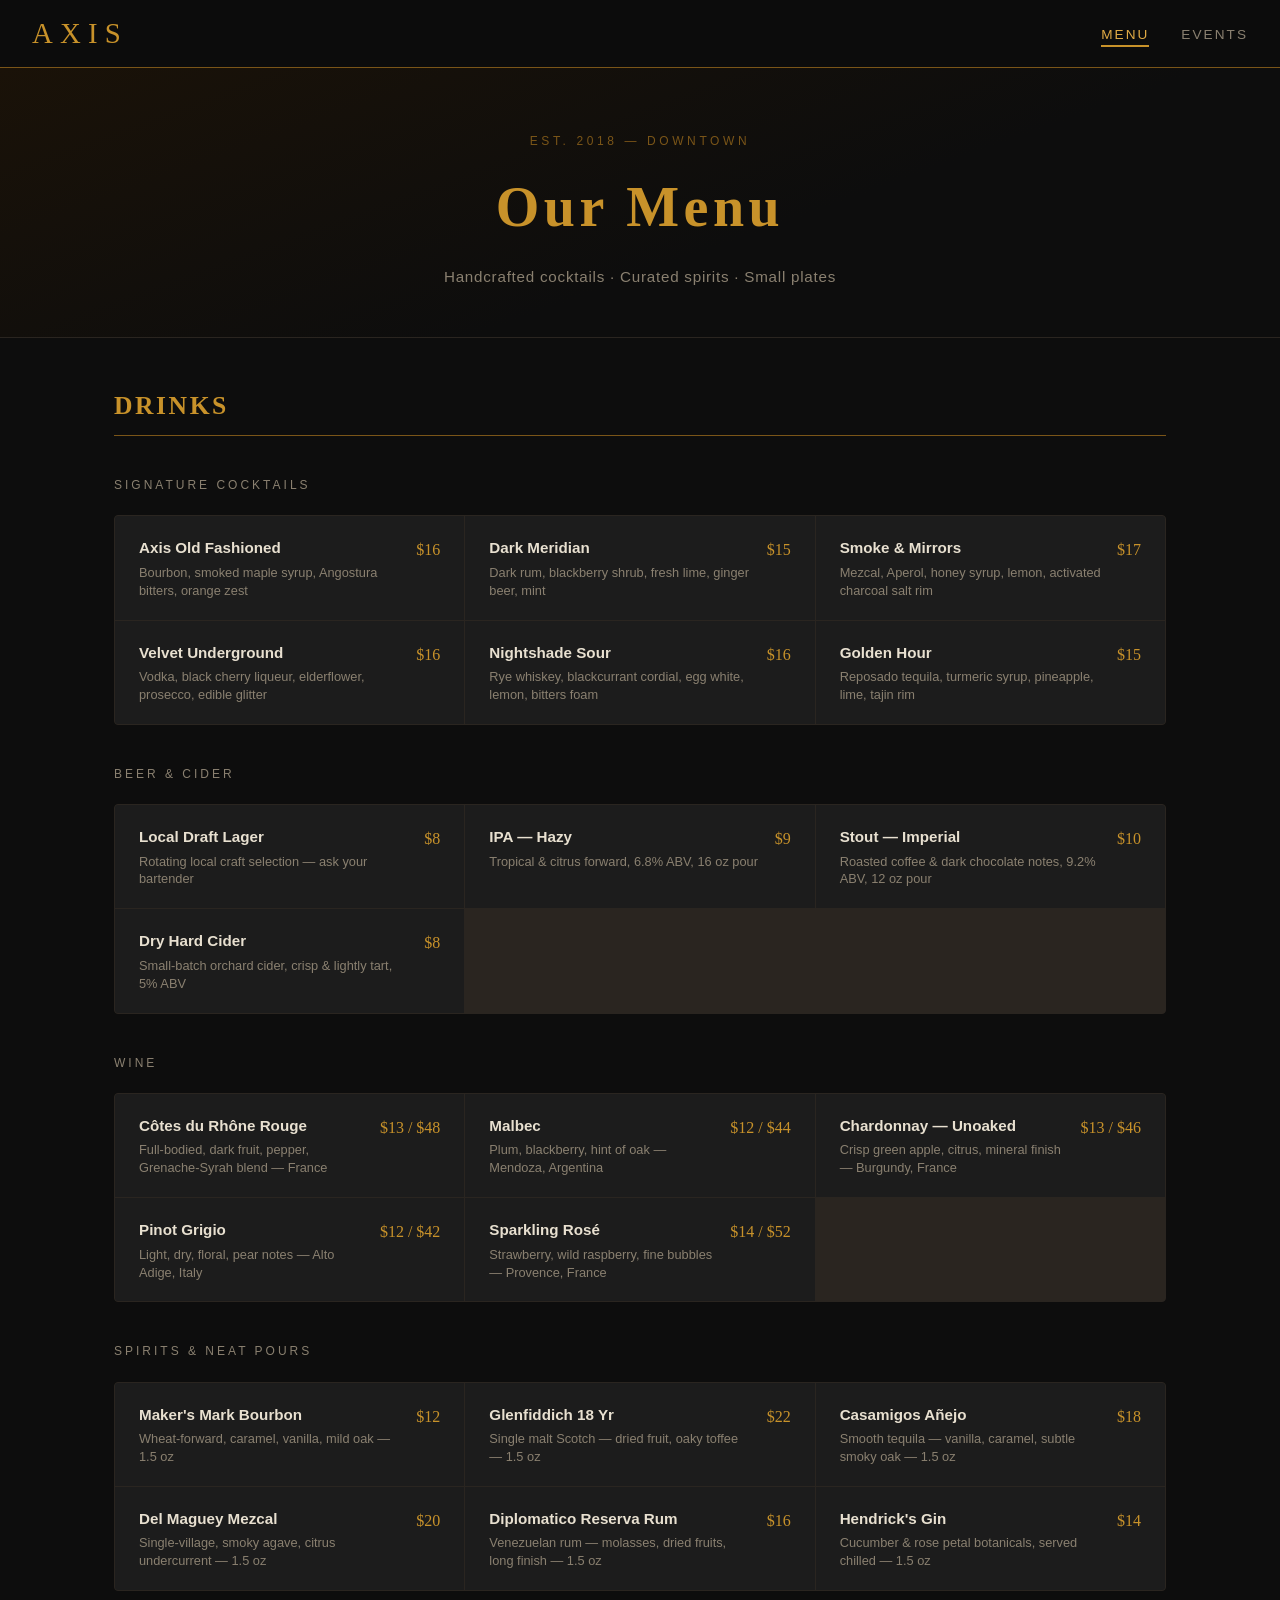
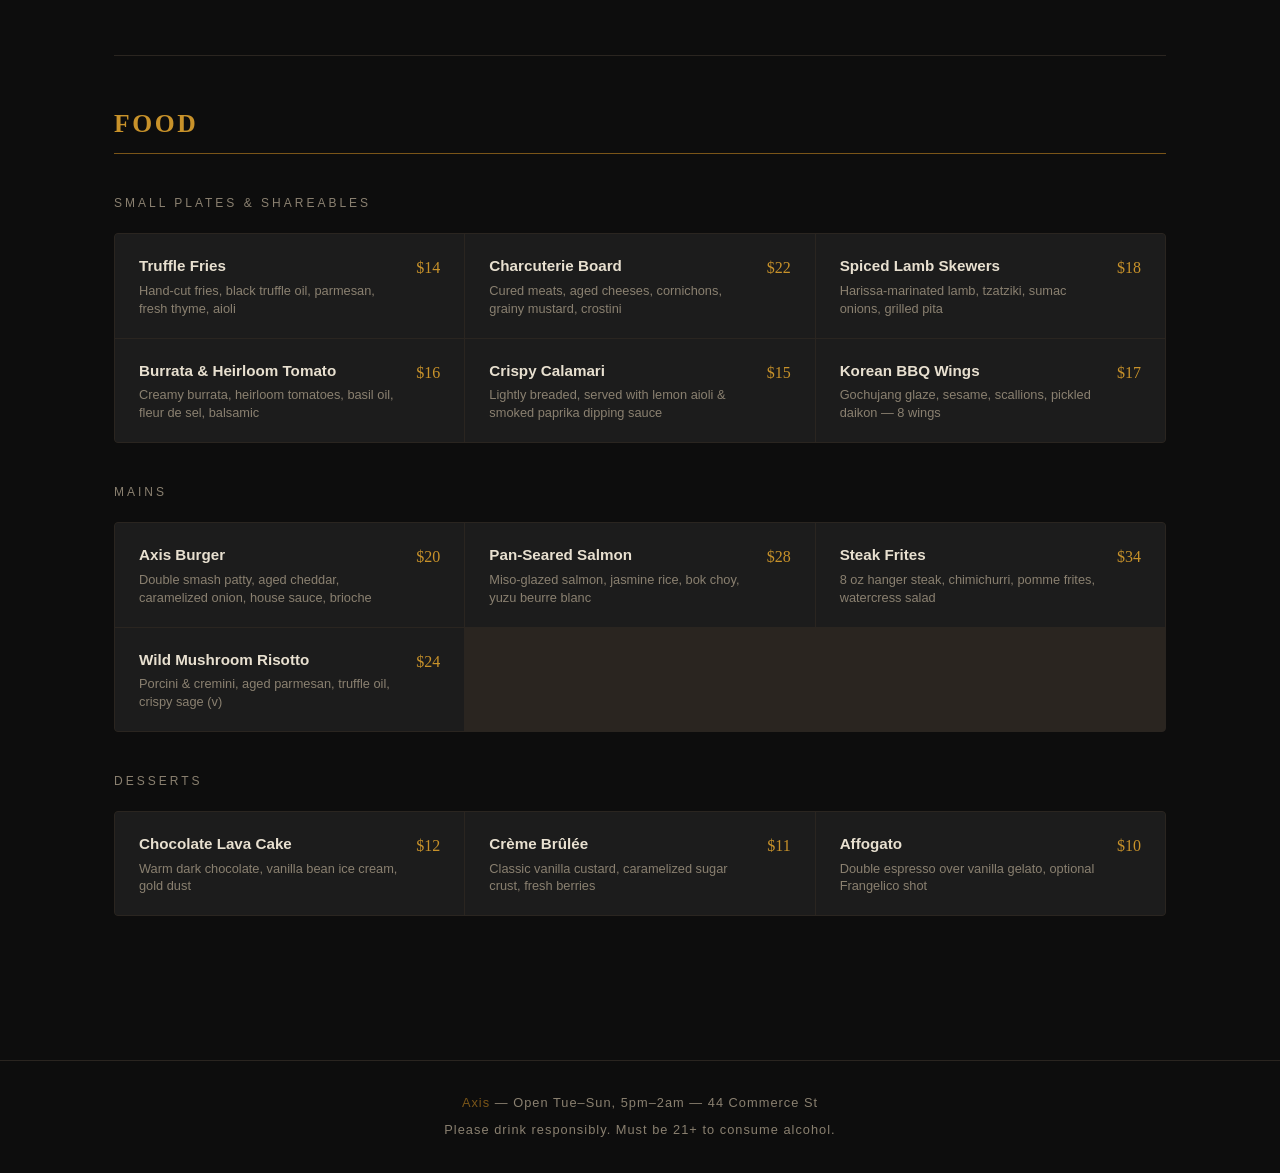
==== index.html @ 6b3ed7b1 "Add Axis bar static site: menu and events pages - index.html: full menu page with cocktails, beer, w" ====
<!DOCTYPE html>
<html lang="en">
<head>
  <meta charset="UTF-8" />
  <meta name="viewport" content="width=device-width, initial-scale=1.0" />
  <title>Axis — Menu</title>
  <link rel="stylesheet" href="style.css" />
</head>
<body>

  <!-- ===== Navbar ===== -->
  <nav class="navbar">
    <a href="index.html" class="navbar__brand">Axis</a>
    <button class="navbar__toggle" aria-label="Toggle menu" onclick="toggleNav()">
      <span></span><span></span><span></span>
    </button>
    <ul class="navbar__links" id="nav-links">
      <li><a href="index.html" class="active">Menu</a></li>
      <li><a href="events.html">Events</a></li>
    </ul>
  </nav>

  <!-- ===== Hero ===== -->
  <header class="page-hero">
    <p class="page-hero__eyebrow">Est. 2018 &mdash; Downtown</p>
    <h1 class="page-hero__title">Our Menu</h1>
    <p class="page-hero__sub">Handcrafted cocktails &middot; Curated spirits &middot; Small plates</p>
  </header>

  <!-- ===== Main Content ===== -->
  <main>
    <div class="container">

      <!-- ============ DRINKS ============ -->
      <section class="menu-section" id="drinks">
        <h2 class="section-title">Drinks</h2>

        <!-- Cocktails -->
        <p class="section-subtitle">Signature Cocktails</p>
        <div class="menu-grid">
          <div class="menu-item">
            <div class="menu-item__info">
              <div class="menu-item__name">Axis Old Fashioned</div>
              <div class="menu-item__desc">Bourbon, smoked maple syrup, Angostura bitters, orange zest</div>
            </div>
            <div class="menu-item__price">$16</div>
          </div>
          <div class="menu-item">
            <div class="menu-item__info">
              <div class="menu-item__name">Dark Meridian</div>
              <div class="menu-item__desc">Dark rum, blackberry shrub, fresh lime, ginger beer, mint</div>
            </div>
            <div class="menu-item__price">$15</div>
          </div>
          <div class="menu-item">
            <div class="menu-item__info">
              <div class="menu-item__name">Smoke & Mirrors</div>
              <div class="menu-item__desc">Mezcal, Aperol, honey syrup, lemon, activated charcoal salt rim</div>
            </div>
            <div class="menu-item__price">$17</div>
          </div>
          <div class="menu-item">
            <div class="menu-item__info">
              <div class="menu-item__name">Velvet Underground</div>
              <div class="menu-item__desc">Vodka, black cherry liqueur, elderflower, prosecco, edible glitter</div>
            </div>
            <div class="menu-item__price">$16</div>
          </div>
          <div class="menu-item">
            <div class="menu-item__info">
              <div class="menu-item__name">Nightshade Sour</div>
              <div class="menu-item__desc">Rye whiskey, blackcurrant cordial, egg white, lemon, bitters foam</div>
            </div>
            <div class="menu-item__price">$16</div>
          </div>
          <div class="menu-item">
            <div class="menu-item__info">
              <div class="menu-item__name">Golden Hour</div>
              <div class="menu-item__desc">Reposado tequila, turmeric syrup, pineapple, lime, tajin rim</div>
            </div>
            <div class="menu-item__price">$15</div>
          </div>
        </div>

        <!-- Beer -->
        <p class="section-subtitle">Beer &amp; Cider</p>
        <div class="menu-grid">
          <div class="menu-item">
            <div class="menu-item__info">
              <div class="menu-item__name">Local Draft Lager</div>
              <div class="menu-item__desc">Rotating local craft selection — ask your bartender</div>
            </div>
            <div class="menu-item__price">$8</div>
          </div>
          <div class="menu-item">
            <div class="menu-item__info">
              <div class="menu-item__name">IPA — Hazy</div>
              <div class="menu-item__desc">Tropical & citrus forward, 6.8% ABV, 16 oz pour</div>
            </div>
            <div class="menu-item__price">$9</div>
          </div>
          <div class="menu-item">
            <div class="menu-item__info">
              <div class="menu-item__name">Stout — Imperial</div>
              <div class="menu-item__desc">Roasted coffee & dark chocolate notes, 9.2% ABV, 12 oz pour</div>
            </div>
            <div class="menu-item__price">$10</div>
          </div>
          <div class="menu-item">
            <div class="menu-item__info">
              <div class="menu-item__name">Dry Hard Cider</div>
              <div class="menu-item__desc">Small-batch orchard cider, crisp & lightly tart, 5% ABV</div>
            </div>
            <div class="menu-item__price">$8</div>
          </div>
        </div>

        <!-- Wine -->
        <p class="section-subtitle">Wine</p>
        <div class="menu-grid">
          <div class="menu-item">
            <div class="menu-item__info">
              <div class="menu-item__name">Côtes du Rhône Rouge</div>
              <div class="menu-item__desc">Full-bodied, dark fruit, pepper, Grenache-Syrah blend &mdash; France</div>
            </div>
            <div class="menu-item__price">$13 / $48</div>
          </div>
          <div class="menu-item">
            <div class="menu-item__info">
              <div class="menu-item__name">Malbec</div>
              <div class="menu-item__desc">Plum, blackberry, hint of oak &mdash; Mendoza, Argentina</div>
            </div>
            <div class="menu-item__price">$12 / $44</div>
          </div>
          <div class="menu-item">
            <div class="menu-item__info">
              <div class="menu-item__name">Chardonnay — Unoaked</div>
              <div class="menu-item__desc">Crisp green apple, citrus, mineral finish &mdash; Burgundy, France</div>
            </div>
            <div class="menu-item__price">$13 / $46</div>
          </div>
          <div class="menu-item">
            <div class="menu-item__info">
              <div class="menu-item__name">Pinot Grigio</div>
              <div class="menu-item__desc">Light, dry, floral, pear notes &mdash; Alto Adige, Italy</div>
            </div>
            <div class="menu-item__price">$12 / $42</div>
          </div>
          <div class="menu-item">
            <div class="menu-item__info">
              <div class="menu-item__name">Sparkling Rosé</div>
              <div class="menu-item__desc">Strawberry, wild raspberry, fine bubbles &mdash; Provence, France</div>
            </div>
            <div class="menu-item__price">$14 / $52</div>
          </div>
        </div>

        <!-- Spirits -->
        <p class="section-subtitle">Spirits &amp; Neat Pours</p>
        <div class="menu-grid">
          <div class="menu-item">
            <div class="menu-item__info">
              <div class="menu-item__name">Maker's Mark Bourbon</div>
              <div class="menu-item__desc">Wheat-forward, caramel, vanilla, mild oak — 1.5 oz</div>
            </div>
            <div class="menu-item__price">$12</div>
          </div>
          <div class="menu-item">
            <div class="menu-item__info">
              <div class="menu-item__name">Glenfiddich 18 Yr</div>
              <div class="menu-item__desc">Single malt Scotch — dried fruit, oaky toffee — 1.5 oz</div>
            </div>
            <div class="menu-item__price">$22</div>
          </div>
          <div class="menu-item">
            <div class="menu-item__info">
              <div class="menu-item__name">Casamigos Añejo</div>
              <div class="menu-item__desc">Smooth tequila — vanilla, caramel, subtle smoky oak — 1.5 oz</div>
            </div>
            <div class="menu-item__price">$18</div>
          </div>
          <div class="menu-item">
            <div class="menu-item__info">
              <div class="menu-item__name">Del Maguey Mezcal</div>
              <div class="menu-item__desc">Single-village, smoky agave, citrus undercurrent — 1.5 oz</div>
            </div>
            <div class="menu-item__price">$20</div>
          </div>
          <div class="menu-item">
            <div class="menu-item__info">
              <div class="menu-item__name">Diplomatico Reserva Rum</div>
              <div class="menu-item__desc">Venezuelan rum — molasses, dried fruits, long finish — 1.5 oz</div>
            </div>
            <div class="menu-item__price">$16</div>
          </div>
          <div class="menu-item">
            <div class="menu-item__info">
              <div class="menu-item__name">Hendrick's Gin</div>
              <div class="menu-item__desc">Cucumber & rose petal botanicals, served chilled — 1.5 oz</div>
            </div>
            <div class="menu-item__price">$14</div>
          </div>
        </div>
      </section>

      <hr class="divider" />

      <!-- ============ FOOD ============ -->
      <section class="menu-section" id="food">
        <h2 class="section-title">Food</h2>

        <!-- Small Plates -->
        <p class="section-subtitle">Small Plates &amp; Shareables</p>
        <div class="menu-grid">
          <div class="menu-item">
            <div class="menu-item__info">
              <div class="menu-item__name">Truffle Fries</div>
              <div class="menu-item__desc">Hand-cut fries, black truffle oil, parmesan, fresh thyme, aioli</div>
            </div>
            <div class="menu-item__price">$14</div>
          </div>
          <div class="menu-item">
            <div class="menu-item__info">
              <div class="menu-item__name">Charcuterie Board</div>
              <div class="menu-item__desc">Cured meats, aged cheeses, cornichons, grainy mustard, crostini</div>
            </div>
            <div class="menu-item__price">$22</div>
          </div>
          <div class="menu-item">
            <div class="menu-item__info">
              <div class="menu-item__name">Spiced Lamb Skewers</div>
              <div class="menu-item__desc">Harissa-marinated lamb, tzatziki, sumac onions, grilled pita</div>
            </div>
            <div class="menu-item__price">$18</div>
          </div>
          <div class="menu-item">
            <div class="menu-item__info">
              <div class="menu-item__name">Burrata &amp; Heirloom Tomato</div>
              <div class="menu-item__desc">Creamy burrata, heirloom tomatoes, basil oil, fleur de sel, balsamic</div>
            </div>
            <div class="menu-item__price">$16</div>
          </div>
          <div class="menu-item">
            <div class="menu-item__info">
              <div class="menu-item__name">Crispy Calamari</div>
              <div class="menu-item__desc">Lightly breaded, served with lemon aioli & smoked paprika dipping sauce</div>
            </div>
            <div class="menu-item__price">$15</div>
          </div>
          <div class="menu-item">
            <div class="menu-item__info">
              <div class="menu-item__name">Korean BBQ Wings</div>
              <div class="menu-item__desc">Gochujang glaze, sesame, scallions, pickled daikon — 8 wings</div>
            </div>
            <div class="menu-item__price">$17</div>
          </div>
        </div>

        <!-- Mains -->
        <p class="section-subtitle">Mains</p>
        <div class="menu-grid">
          <div class="menu-item">
            <div class="menu-item__info">
              <div class="menu-item__name">Axis Burger</div>
              <div class="menu-item__desc">Double smash patty, aged cheddar, caramelized onion, house sauce, brioche</div>
            </div>
            <div class="menu-item__price">$20</div>
          </div>
          <div class="menu-item">
            <div class="menu-item__info">
              <div class="menu-item__name">Pan-Seared Salmon</div>
              <div class="menu-item__desc">Miso-glazed salmon, jasmine rice, bok choy, yuzu beurre blanc</div>
            </div>
            <div class="menu-item__price">$28</div>
          </div>
          <div class="menu-item">
            <div class="menu-item__info">
              <div class="menu-item__name">Steak Frites</div>
              <div class="menu-item__desc">8 oz hanger steak, chimichurri, pomme frites, watercress salad</div>
            </div>
            <div class="menu-item__price">$34</div>
          </div>
          <div class="menu-item">
            <div class="menu-item__info">
              <div class="menu-item__name">Wild Mushroom Risotto</div>
              <div class="menu-item__desc">Porcini &amp; cremini, aged parmesan, truffle oil, crispy sage (v)</div>
            </div>
            <div class="menu-item__price">$24</div>
          </div>
        </div>

        <!-- Desserts -->
        <p class="section-subtitle">Desserts</p>
        <div class="menu-grid">
          <div class="menu-item">
            <div class="menu-item__info">
              <div class="menu-item__name">Chocolate Lava Cake</div>
              <div class="menu-item__desc">Warm dark chocolate, vanilla bean ice cream, gold dust</div>
            </div>
            <div class="menu-item__price">$12</div>
          </div>
          <div class="menu-item">
            <div class="menu-item__info">
              <div class="menu-item__name">Crème Brûlée</div>
              <div class="menu-item__desc">Classic vanilla custard, caramelized sugar crust, fresh berries</div>
            </div>
            <div class="menu-item__price">$11</div>
          </div>
          <div class="menu-item">
            <div class="menu-item__info">
              <div class="menu-item__name">Affogato</div>
              <div class="menu-item__desc">Double espresso over vanilla gelato, optional Frangelico shot</div>
            </div>
            <div class="menu-item__price">$10</div>
          </div>
        </div>
      </section>

    </div>
  </main>

  <!-- ===== Footer ===== -->
  <footer>
    <p><span>Axis</span> &mdash; Open Tue–Sun, 5pm–2am &mdash; 44 Commerce St</p>
    <p style="margin-top:0.4rem;">Please drink responsibly. Must be 21+ to consume alcohol.</p>
  </footer>

  <script>
    function toggleNav() {
      document.getElementById('nav-links').classList.toggle('open');
    }
  </script>

</body>
</html>
---- style.css ----
/* ===========================
   Axis Bar — style.css
   =========================== */

/* ---------- Reset & Base ---------- */
*, *::before, *::after {
  box-sizing: border-box;
  margin: 0;
  padding: 0;
}

:root {
  --bg:          #0d0d0d;
  --bg-surface:  #161616;
  --bg-card:     #1c1c1c;
  --gold:        #c8922a;
  --gold-light:  #e0aa45;
  --gold-dim:    #7a5518;
  --text:        #e8e0d0;
  --text-muted:  #8a8070;
  --border:      #2a2520;
  --red-accent:  #8b1a1a;
  --font-display: 'Georgia', 'Times New Roman', serif;
  --font-body:    'Helvetica Neue', Arial, sans-serif;
  --nav-h:       68px;
}

html {
  scroll-behavior: smooth;
}

body {
  background-color: var(--bg);
  color: var(--text);
  font-family: var(--font-body);
  font-size: 16px;
  line-height: 1.6;
  min-height: 100vh;
}

a {
  color: var(--gold);
  text-decoration: none;
  transition: color 0.2s;
}

a:hover {
  color: var(--gold-light);
}

img { display: block; max-width: 100%; }

/* ---------- Navbar ---------- */
.navbar {
  position: sticky;
  top: 0;
  z-index: 100;
  height: var(--nav-h);
  background: rgba(13, 13, 13, 0.96);
  border-bottom: 1px solid var(--gold-dim);
  backdrop-filter: blur(8px);
  display: flex;
  align-items: center;
  justify-content: space-between;
  padding: 0 2rem;
}

.navbar__brand {
  font-family: var(--font-display);
  font-size: 1.8rem;
  letter-spacing: 0.25em;
  text-transform: uppercase;
  color: var(--gold);
}

.navbar__brand:hover {
  color: var(--gold-light);
}

.navbar__links {
  display: flex;
  gap: 2rem;
  list-style: none;
}

.navbar__links a {
  font-size: 0.85rem;
  letter-spacing: 0.15em;
  text-transform: uppercase;
  color: var(--text-muted);
  padding-bottom: 3px;
  border-bottom: 2px solid transparent;
  transition: color 0.2s, border-color 0.2s;
}

.navbar__links a:hover,
.navbar__links a.active {
  color: var(--gold-light);
  border-bottom-color: var(--gold);
}

/* Hamburger (mobile) */
.navbar__toggle {
  display: none;
  flex-direction: column;
  gap: 5px;
  cursor: pointer;
  background: none;
  border: none;
  padding: 4px;
}

.navbar__toggle span {
  display: block;
  width: 24px;
  height: 2px;
  background: var(--gold);
  border-radius: 2px;
  transition: transform 0.3s, opacity 0.3s;
}

/* ---------- Hero / Page Header ---------- */
.page-hero {
  background: linear-gradient(160deg, #1a1208 0%, #0d0d0d 60%);
  border-bottom: 1px solid var(--border);
  padding: 4rem 2rem 3rem;
  text-align: center;
}

.page-hero__eyebrow {
  font-size: 0.75rem;
  letter-spacing: 0.3em;
  text-transform: uppercase;
  color: var(--gold-dim);
  margin-bottom: 0.75rem;
}

.page-hero__title {
  font-family: var(--font-display);
  font-size: clamp(2rem, 5vw, 3.5rem);
  color: var(--gold);
  letter-spacing: 0.08em;
}

.page-hero__sub {
  margin-top: 0.75rem;
  color: var(--text-muted);
  font-size: 0.95rem;
  letter-spacing: 0.05em;
}

/* ---------- Layout ---------- */
.container {
  max-width: 1100px;
  margin: 0 auto;
  padding: 0 1.5rem;
}

main {
  padding: 3rem 0 5rem;
}

/* ---------- Section headings ---------- */
.section-title {
  font-family: var(--font-display);
  font-size: 1.6rem;
  color: var(--gold);
  letter-spacing: 0.1em;
  text-transform: uppercase;
  border-bottom: 1px solid var(--gold-dim);
  padding-bottom: 0.5rem;
  margin-bottom: 2rem;
}

.section-subtitle {
  font-size: 0.75rem;
  letter-spacing: 0.25em;
  text-transform: uppercase;
  color: var(--text-muted);
  margin-bottom: 1.25rem;
  margin-top: 2.5rem;
}

.menu-section {
  margin-bottom: 4rem;
}

/* ---------- Menu Grid ---------- */
.menu-grid {
  display: grid;
  grid-template-columns: repeat(auto-fill, minmax(300px, 1fr));
  gap: 1px;
  background: var(--border);
  border: 1px solid var(--border);
  border-radius: 4px;
  overflow: hidden;
}

.menu-item {
  background: var(--bg-card);
  padding: 1.25rem 1.5rem;
  display: flex;
  justify-content: space-between;
  align-items: flex-start;
  gap: 1rem;
  transition: background 0.2s;
}

.menu-item:hover {
  background: #222018;
}

.menu-item__info {
  flex: 1;
}

.menu-item__name {
  font-weight: 600;
  font-size: 0.95rem;
  color: var(--text);
  margin-bottom: 0.2rem;
}

.menu-item__desc {
  font-size: 0.8rem;
  color: var(--text-muted);
  line-height: 1.4;
}

.menu-item__price {
  font-family: var(--font-display);
  font-size: 1rem;
  color: var(--gold);
  white-space: nowrap;
  padding-top: 1px;
}

/* ---------- Divider ---------- */
.divider {
  border: none;
  border-top: 1px solid var(--border);
  margin: 3rem 0;
}

/* ---------- Events Page ---------- */
.events-grid {
  display: grid;
  grid-template-columns: repeat(auto-fill, minmax(320px, 1fr));
  gap: 1.5rem;
}

.event-card {
  background: var(--bg-card);
  border: 1px solid var(--border);
  border-top: 3px solid var(--gold-dim);
  border-radius: 4px;
  padding: 1.75rem;
  transition: border-top-color 0.2s, transform 0.2s;
}

.event-card:hover {
  border-top-color: var(--gold);
  transform: translateY(-2px);
}

.event-card__date-block {
  display: flex;
  align-items: center;
  gap: 0.75rem;
  margin-bottom: 1rem;
}

.event-card__cal {
  background: var(--gold-dim);
  color: var(--bg);
  border-radius: 4px;
  width: 52px;
  min-width: 52px;
  text-align: center;
  overflow: hidden;
  font-weight: 700;
}

.event-card__cal-month {
  background: var(--gold);
  font-size: 0.65rem;
  letter-spacing: 0.1em;
  text-transform: uppercase;
  padding: 2px 0;
  color: #0d0d0d;
}

.event-card__cal-day {
  font-size: 1.5rem;
  line-height: 1;
  padding: 4px 0 6px;
  color: var(--text);
}

.event-card__datetime {
  flex: 1;
}

.event-card__time {
  font-size: 0.8rem;
  color: var(--gold);
  letter-spacing: 0.05em;
}

.event-card__dow {
  font-size: 0.75rem;
  color: var(--text-muted);
  text-transform: uppercase;
  letter-spacing: 0.1em;
}

.event-card__name {
  font-family: var(--font-display);
  font-size: 1.2rem;
  color: var(--text);
  margin-bottom: 0.5rem;
}

.event-card__desc {
  font-size: 0.85rem;
  color: var(--text-muted);
  line-height: 1.55;
}

.event-card__tag {
  display: inline-block;
  margin-top: 1rem;
  font-size: 0.7rem;
  letter-spacing: 0.12em;
  text-transform: uppercase;
  background: rgba(200, 146, 42, 0.12);
  color: var(--gold);
  border: 1px solid var(--gold-dim);
  border-radius: 2px;
  padding: 2px 8px;
}

.no-events {
  text-align: center;
  color: var(--text-muted);
  padding: 4rem 0;
  font-size: 0.95rem;
  letter-spacing: 0.05em;
}

/* ---------- Footer ---------- */
footer {
  border-top: 1px solid var(--border);
  padding: 2rem 1.5rem;
  text-align: center;
  font-size: 0.8rem;
  color: var(--text-muted);
  letter-spacing: 0.08em;
}

footer span {
  color: var(--gold-dim);
}

/* ---------- Responsive ---------- */
@media (max-width: 680px) {
  .navbar__links {
    display: none;
    flex-direction: column;
    gap: 0;
    position: absolute;
    top: var(--nav-h);
    left: 0;
    right: 0;
    background: rgba(13, 13, 13, 0.98);
    border-bottom: 1px solid var(--gold-dim);
    padding: 1rem 0;
  }

  .navbar__links.open {
    display: flex;
  }

  .navbar__links li {
    width: 100%;
  }

  .navbar__links a {
    display: block;
    padding: 0.75rem 2rem;
    border-bottom: none;
    border-left: 2px solid transparent;
  }

  .navbar__links a:hover,
  .navbar__links a.active {
    border-left-color: var(--gold);
    border-bottom: none;
    background: rgba(200, 146, 42, 0.06);
  }

  .navbar__toggle {
    display: flex;
  }

  .menu-grid {
    grid-template-columns: 1fr;
  }

  .events-grid {
    grid-template-columns: 1fr;
  }

  .page-hero {
    padding: 2.5rem 1.5rem 2rem;
  }
}
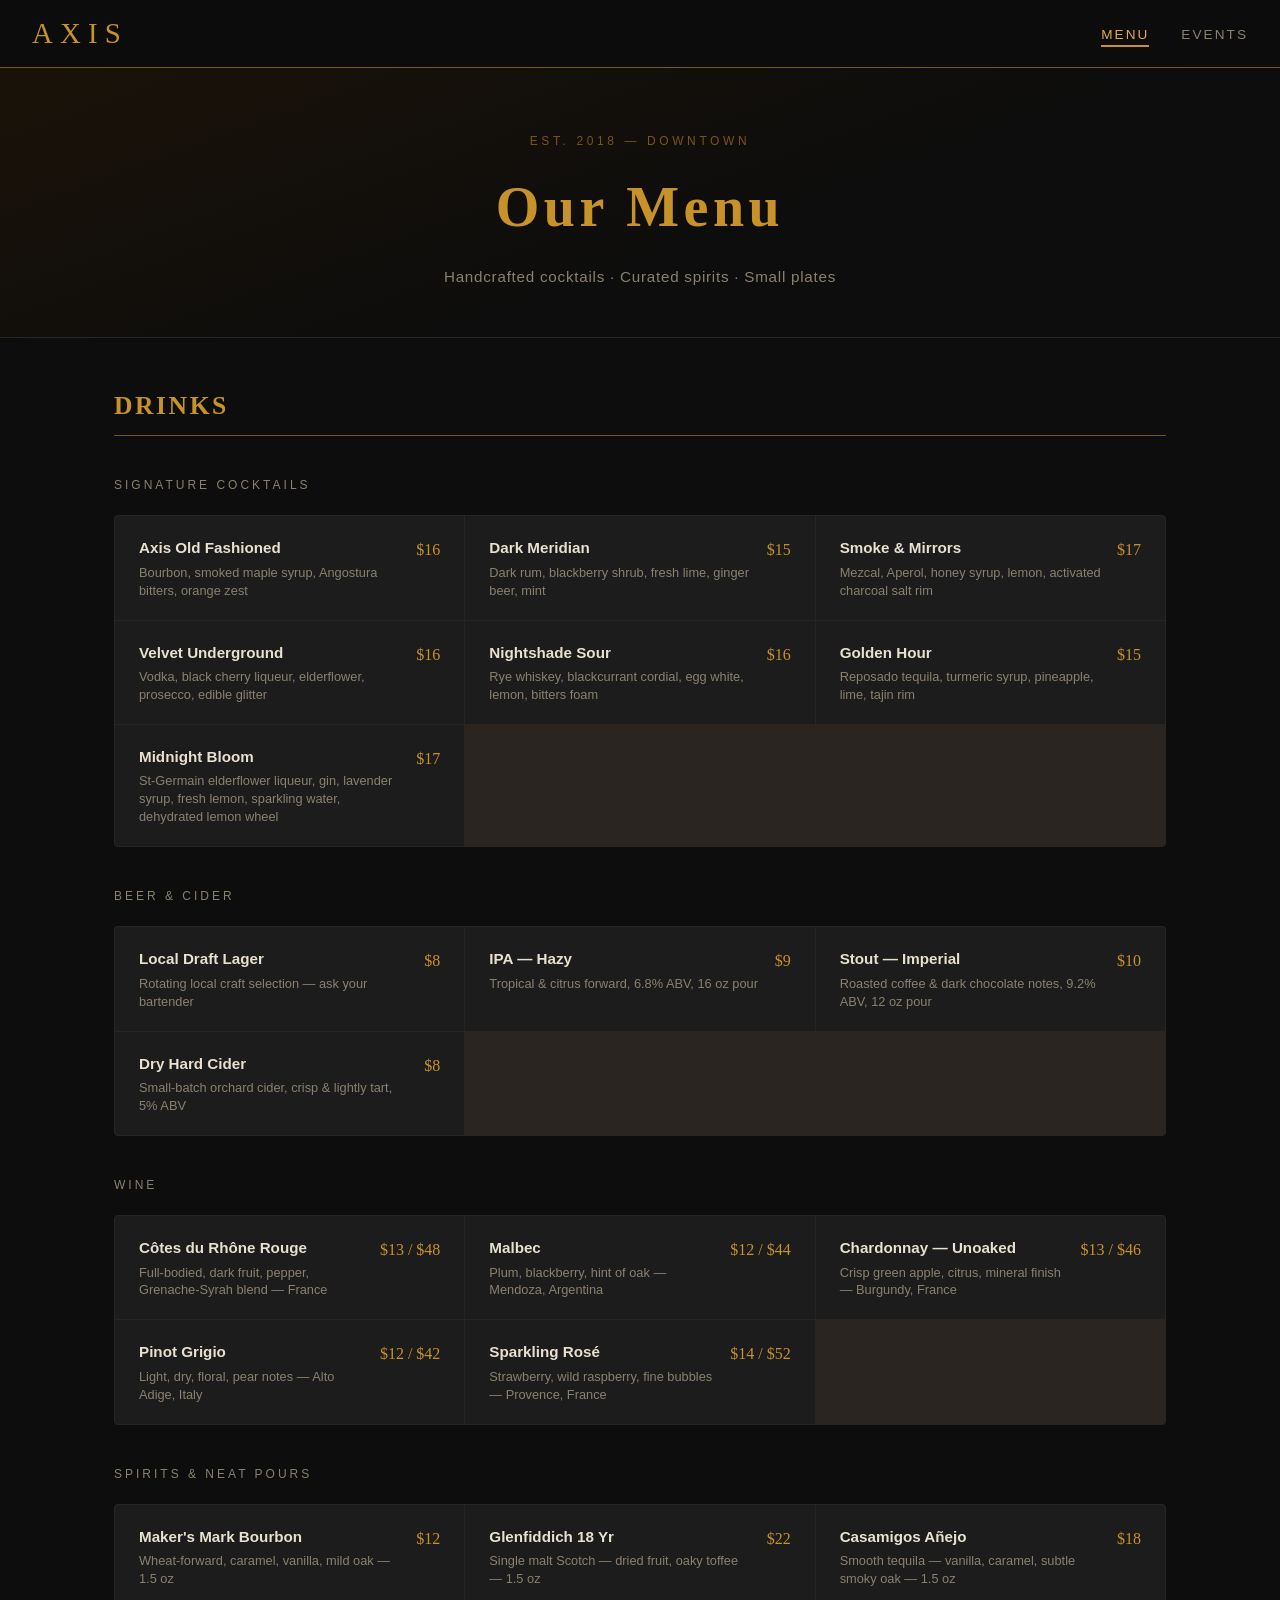
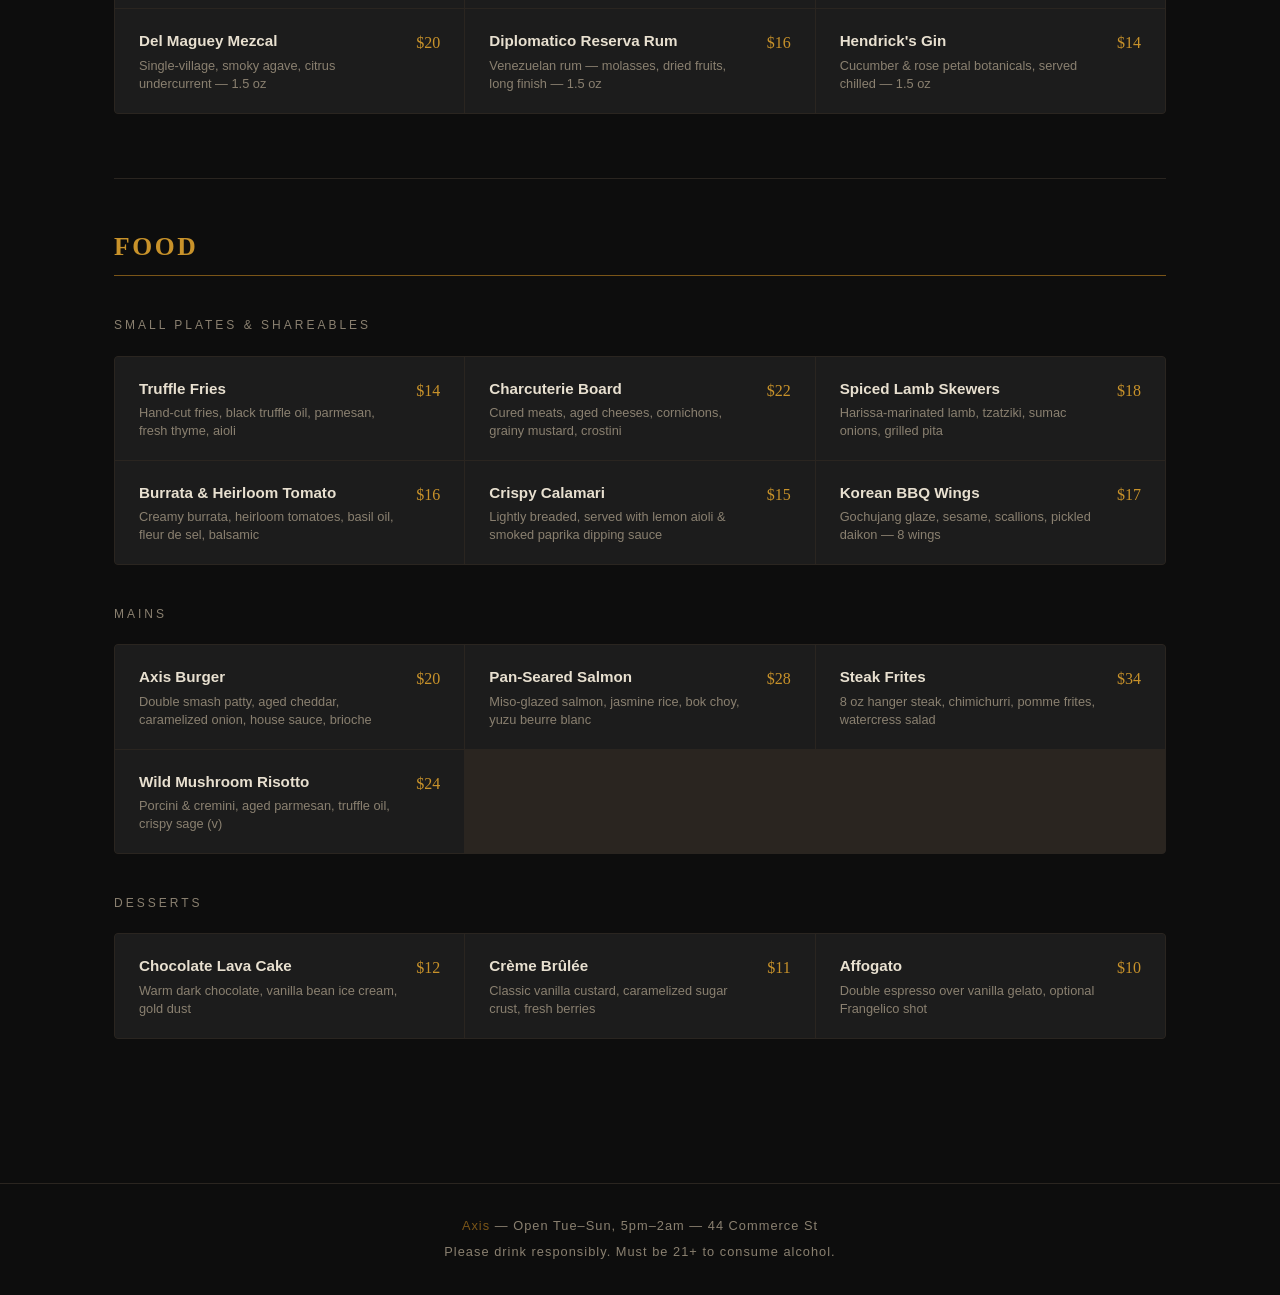
==== commit 29e4f321: "Add Midnight Bloom cocktail to signature cocktails menu Co-Authored-By: Claude Sonnet 4.6 <noreply@a" ====
--- a/index.html
+++ b/index.html
@@ -80,6 +80,13 @@
             </div>
             <div class="menu-item__price">$15</div>
           </div>
+          <div class="menu-item">
+            <div class="menu-item__info">
+              <div class="menu-item__name">Midnight Bloom</div>
+              <div class="menu-item__desc">St-Germain elderflower liqueur, gin, lavender syrup, fresh lemon, sparkling water, dehydrated lemon wheel</div>
+            </div>
+            <div class="menu-item__price">$17</div>
+          </div>
         </div>
 
         <!-- Beer -->
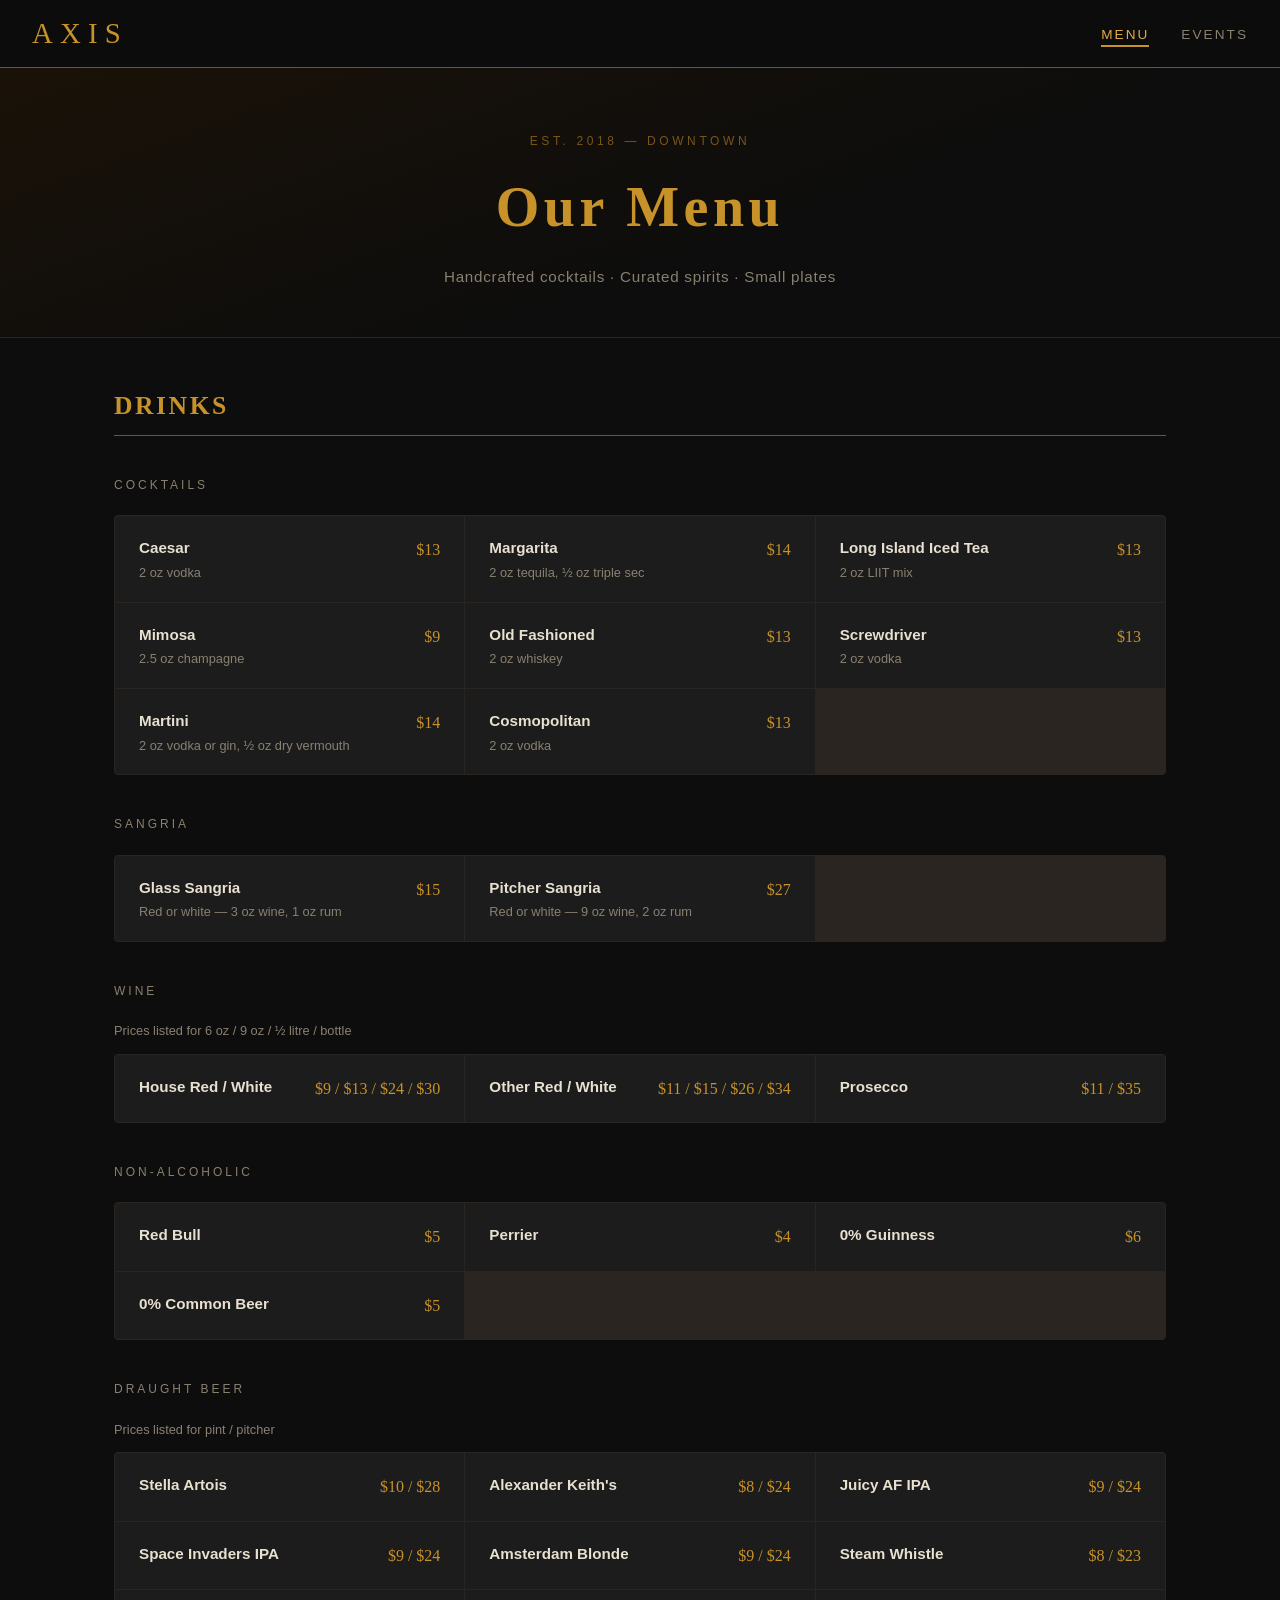
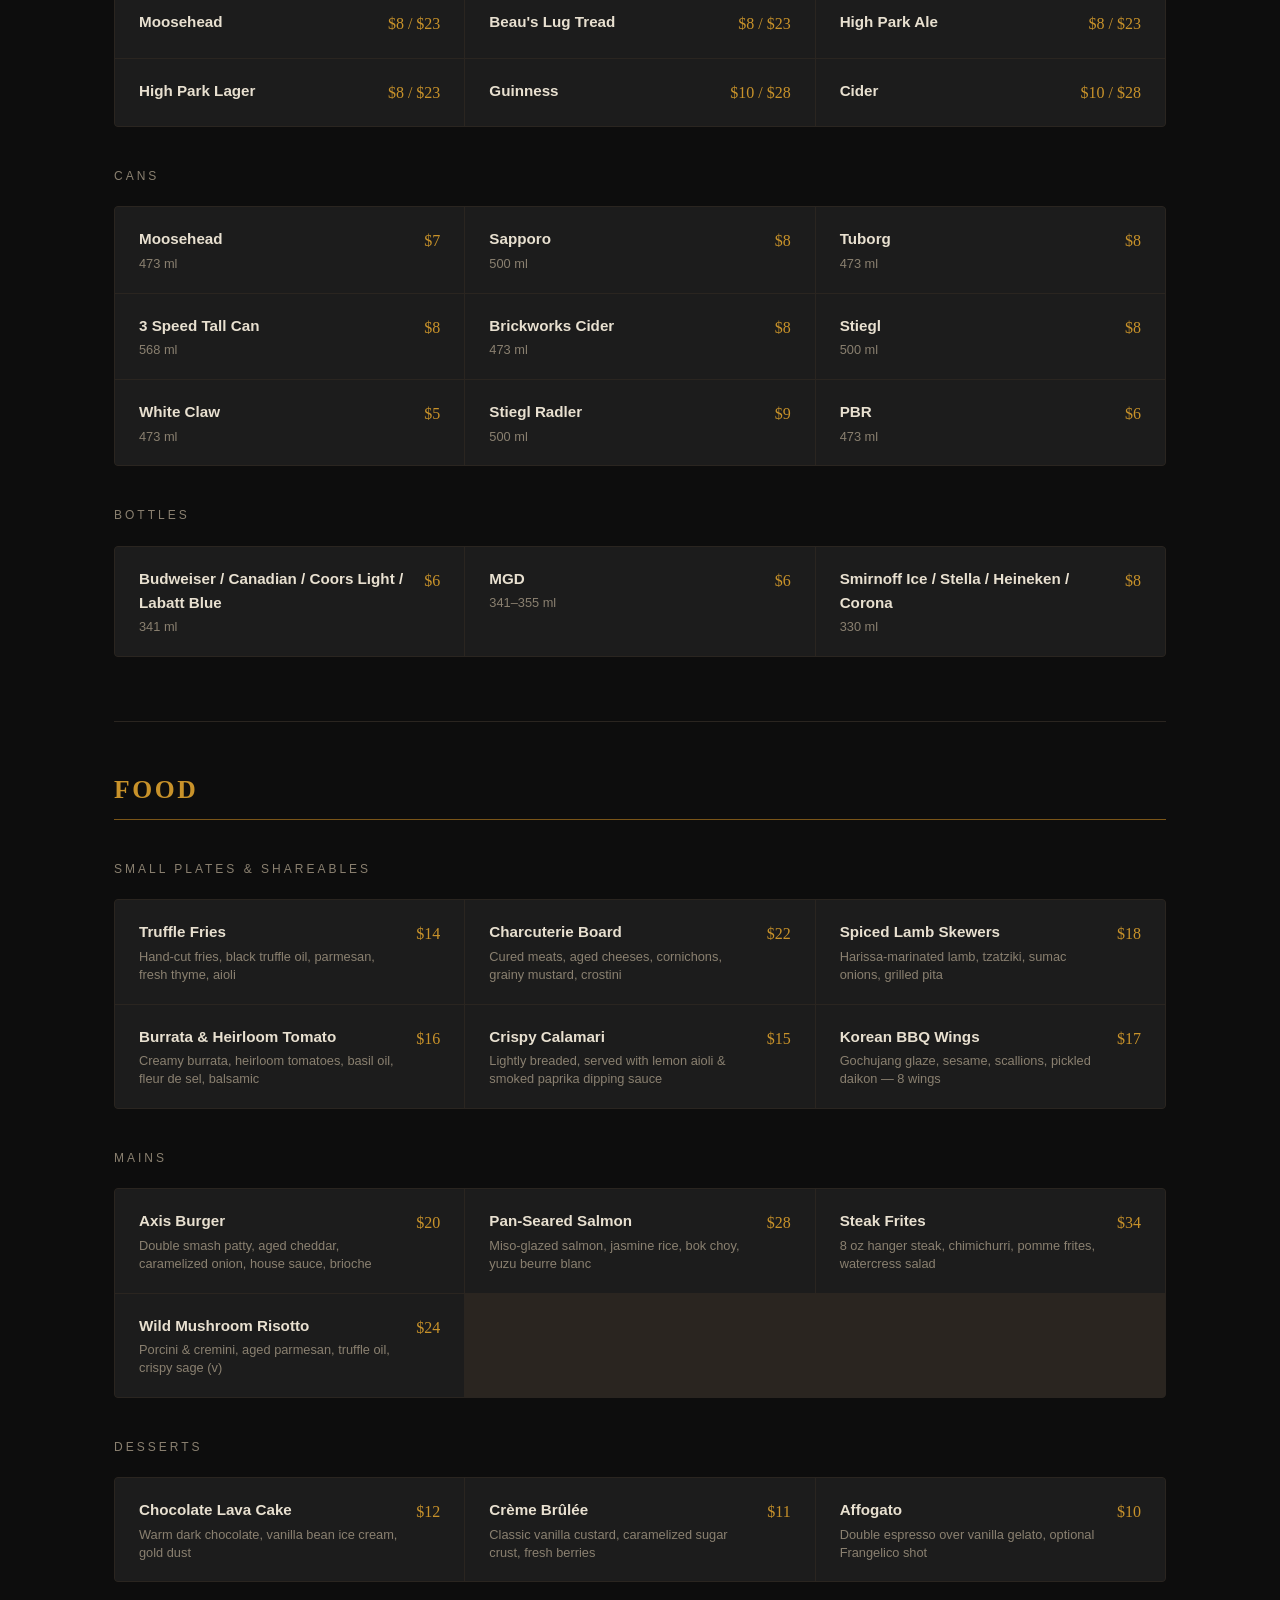
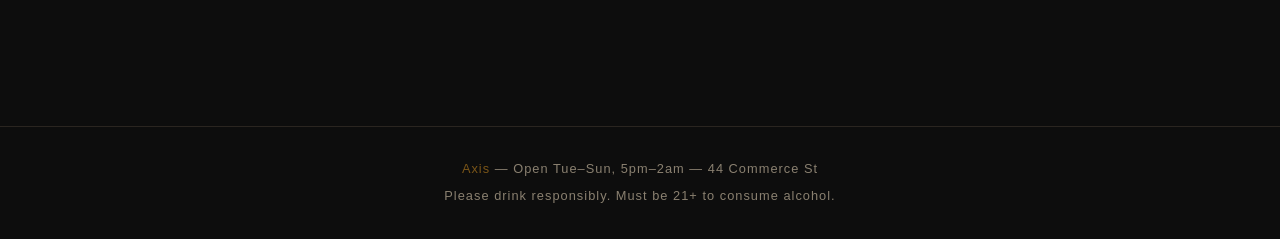
==== commit b1ebf6da: "feat: update drinks menu with real bar menu data from email" ====
--- a/index.html
+++ b/index.html
@@ -36,176 +36,307 @@
         <h2 class="section-title">Drinks</h2>
 
         <!-- Cocktails -->
-        <p class="section-subtitle">Signature Cocktails</p>
-        <div class="menu-grid">
-          <div class="menu-item">
-            <div class="menu-item__info">
-              <div class="menu-item__name">Axis Old Fashioned</div>
-              <div class="menu-item__desc">Bourbon, smoked maple syrup, Angostura bitters, orange zest</div>
-            </div>
-            <div class="menu-item__price">$16</div>
-          </div>
-          <div class="menu-item">
-            <div class="menu-item__info">
-              <div class="menu-item__name">Dark Meridian</div>
-              <div class="menu-item__desc">Dark rum, blackberry shrub, fresh lime, ginger beer, mint</div>
+        <p class="section-subtitle">Cocktails</p>
+        <div class="menu-grid">
+          <div class="menu-item">
+            <div class="menu-item__info">
+              <div class="menu-item__name">Caesar</div>
+              <div class="menu-item__desc">2 oz vodka</div>
+            </div>
+            <div class="menu-item__price">$13</div>
+          </div>
+          <div class="menu-item">
+            <div class="menu-item__info">
+              <div class="menu-item__name">Margarita</div>
+              <div class="menu-item__desc">2 oz tequila, ½ oz triple sec</div>
+            </div>
+            <div class="menu-item__price">$14</div>
+          </div>
+          <div class="menu-item">
+            <div class="menu-item__info">
+              <div class="menu-item__name">Long Island Iced Tea</div>
+              <div class="menu-item__desc">2 oz LIIT mix</div>
+            </div>
+            <div class="menu-item__price">$13</div>
+          </div>
+          <div class="menu-item">
+            <div class="menu-item__info">
+              <div class="menu-item__name">Mimosa</div>
+              <div class="menu-item__desc">2.5 oz champagne</div>
+            </div>
+            <div class="menu-item__price">$9</div>
+          </div>
+          <div class="menu-item">
+            <div class="menu-item__info">
+              <div class="menu-item__name">Old Fashioned</div>
+              <div class="menu-item__desc">2 oz whiskey</div>
+            </div>
+            <div class="menu-item__price">$13</div>
+          </div>
+          <div class="menu-item">
+            <div class="menu-item__info">
+              <div class="menu-item__name">Screwdriver</div>
+              <div class="menu-item__desc">2 oz vodka</div>
+            </div>
+            <div class="menu-item__price">$13</div>
+          </div>
+          <div class="menu-item">
+            <div class="menu-item__info">
+              <div class="menu-item__name">Martini</div>
+              <div class="menu-item__desc">2 oz vodka or gin, ½ oz dry vermouth</div>
+            </div>
+            <div class="menu-item__price">$14</div>
+          </div>
+          <div class="menu-item">
+            <div class="menu-item__info">
+              <div class="menu-item__name">Cosmopolitan</div>
+              <div class="menu-item__desc">2 oz vodka</div>
+            </div>
+            <div class="menu-item__price">$13</div>
+          </div>
+        </div>
+
+        <!-- Sangria -->
+        <p class="section-subtitle">Sangria</p>
+        <div class="menu-grid">
+          <div class="menu-item">
+            <div class="menu-item__info">
+              <div class="menu-item__name">Glass Sangria</div>
+              <div class="menu-item__desc">Red or white — 3 oz wine, 1 oz rum</div>
             </div>
             <div class="menu-item__price">$15</div>
           </div>
           <div class="menu-item">
             <div class="menu-item__info">
-              <div class="menu-item__name">Smoke & Mirrors</div>
-              <div class="menu-item__desc">Mezcal, Aperol, honey syrup, lemon, activated charcoal salt rim</div>
-            </div>
-            <div class="menu-item__price">$17</div>
-          </div>
-          <div class="menu-item">
-            <div class="menu-item__info">
-              <div class="menu-item__name">Velvet Underground</div>
-              <div class="menu-item__desc">Vodka, black cherry liqueur, elderflower, prosecco, edible glitter</div>
-            </div>
-            <div class="menu-item__price">$16</div>
-          </div>
-          <div class="menu-item">
-            <div class="menu-item__info">
-              <div class="menu-item__name">Nightshade Sour</div>
-              <div class="menu-item__desc">Rye whiskey, blackcurrant cordial, egg white, lemon, bitters foam</div>
-            </div>
-            <div class="menu-item__price">$16</div>
-          </div>
-          <div class="menu-item">
-            <div class="menu-item__info">
-              <div class="menu-item__name">Golden Hour</div>
-              <div class="menu-item__desc">Reposado tequila, turmeric syrup, pineapple, lime, tajin rim</div>
-            </div>
-            <div class="menu-item__price">$15</div>
-          </div>
-          <div class="menu-item">
-            <div class="menu-item__info">
-              <div class="menu-item__name">Midnight Bloom</div>
-              <div class="menu-item__desc">St-Germain elderflower liqueur, gin, lavender syrup, fresh lemon, sparkling water, dehydrated lemon wheel</div>
-            </div>
-            <div class="menu-item__price">$17</div>
-          </div>
-        </div>
-
-        <!-- Beer -->
-        <p class="section-subtitle">Beer &amp; Cider</p>
-        <div class="menu-grid">
-          <div class="menu-item">
-            <div class="menu-item__info">
-              <div class="menu-item__name">Local Draft Lager</div>
-              <div class="menu-item__desc">Rotating local craft selection — ask your bartender</div>
-            </div>
-            <div class="menu-item__price">$8</div>
-          </div>
-          <div class="menu-item">
-            <div class="menu-item__info">
-              <div class="menu-item__name">IPA — Hazy</div>
-              <div class="menu-item__desc">Tropical & citrus forward, 6.8% ABV, 16 oz pour</div>
-            </div>
-            <div class="menu-item__price">$9</div>
-          </div>
-          <div class="menu-item">
-            <div class="menu-item__info">
-              <div class="menu-item__name">Stout — Imperial</div>
-              <div class="menu-item__desc">Roasted coffee & dark chocolate notes, 9.2% ABV, 12 oz pour</div>
-            </div>
-            <div class="menu-item__price">$10</div>
-          </div>
-          <div class="menu-item">
-            <div class="menu-item__info">
-              <div class="menu-item__name">Dry Hard Cider</div>
-              <div class="menu-item__desc">Small-batch orchard cider, crisp & lightly tart, 5% ABV</div>
-            </div>
-            <div class="menu-item__price">$8</div>
+              <div class="menu-item__name">Pitcher Sangria</div>
+              <div class="menu-item__desc">Red or white — 9 oz wine, 2 oz rum</div>
+            </div>
+            <div class="menu-item__price">$27</div>
           </div>
         </div>
 
         <!-- Wine -->
         <p class="section-subtitle">Wine</p>
-        <div class="menu-grid">
-          <div class="menu-item">
-            <div class="menu-item__info">
-              <div class="menu-item__name">Côtes du Rhône Rouge</div>
-              <div class="menu-item__desc">Full-bodied, dark fruit, pepper, Grenache-Syrah blend &mdash; France</div>
-            </div>
-            <div class="menu-item__price">$13 / $48</div>
-          </div>
-          <div class="menu-item">
-            <div class="menu-item__info">
-              <div class="menu-item__name">Malbec</div>
-              <div class="menu-item__desc">Plum, blackberry, hint of oak &mdash; Mendoza, Argentina</div>
-            </div>
-            <div class="menu-item__price">$12 / $44</div>
-          </div>
-          <div class="menu-item">
-            <div class="menu-item__info">
-              <div class="menu-item__name">Chardonnay — Unoaked</div>
-              <div class="menu-item__desc">Crisp green apple, citrus, mineral finish &mdash; Burgundy, France</div>
-            </div>
-            <div class="menu-item__price">$13 / $46</div>
-          </div>
-          <div class="menu-item">
-            <div class="menu-item__info">
-              <div class="menu-item__name">Pinot Grigio</div>
-              <div class="menu-item__desc">Light, dry, floral, pear notes &mdash; Alto Adige, Italy</div>
-            </div>
-            <div class="menu-item__price">$12 / $42</div>
-          </div>
-          <div class="menu-item">
-            <div class="menu-item__info">
-              <div class="menu-item__name">Sparkling Rosé</div>
-              <div class="menu-item__desc">Strawberry, wild raspberry, fine bubbles &mdash; Provence, France</div>
-            </div>
-            <div class="menu-item__price">$14 / $52</div>
-          </div>
-        </div>
-
-        <!-- Spirits -->
-        <p class="section-subtitle">Spirits &amp; Neat Pours</p>
-        <div class="menu-grid">
-          <div class="menu-item">
-            <div class="menu-item__info">
-              <div class="menu-item__name">Maker's Mark Bourbon</div>
-              <div class="menu-item__desc">Wheat-forward, caramel, vanilla, mild oak — 1.5 oz</div>
-            </div>
-            <div class="menu-item__price">$12</div>
-          </div>
-          <div class="menu-item">
-            <div class="menu-item__info">
-              <div class="menu-item__name">Glenfiddich 18 Yr</div>
-              <div class="menu-item__desc">Single malt Scotch — dried fruit, oaky toffee — 1.5 oz</div>
-            </div>
-            <div class="menu-item__price">$22</div>
-          </div>
-          <div class="menu-item">
-            <div class="menu-item__info">
-              <div class="menu-item__name">Casamigos Añejo</div>
-              <div class="menu-item__desc">Smooth tequila — vanilla, caramel, subtle smoky oak — 1.5 oz</div>
-            </div>
-            <div class="menu-item__price">$18</div>
-          </div>
-          <div class="menu-item">
-            <div class="menu-item__info">
-              <div class="menu-item__name">Del Maguey Mezcal</div>
-              <div class="menu-item__desc">Single-village, smoky agave, citrus undercurrent — 1.5 oz</div>
-            </div>
-            <div class="menu-item__price">$20</div>
-          </div>
-          <div class="menu-item">
-            <div class="menu-item__info">
-              <div class="menu-item__name">Diplomatico Reserva Rum</div>
-              <div class="menu-item__desc">Venezuelan rum — molasses, dried fruits, long finish — 1.5 oz</div>
-            </div>
-            <div class="menu-item__price">$16</div>
-          </div>
-          <div class="menu-item">
-            <div class="menu-item__info">
-              <div class="menu-item__name">Hendrick's Gin</div>
-              <div class="menu-item__desc">Cucumber & rose petal botanicals, served chilled — 1.5 oz</div>
-            </div>
-            <div class="menu-item__price">$14</div>
+        <p class="section-note" style="font-size:0.8rem;color:var(--text-muted,#999);margin-bottom:0.75rem;">Prices listed for 6 oz / 9 oz / ½ litre / bottle</p>
+        <div class="menu-grid">
+          <div class="menu-item">
+            <div class="menu-item__info">
+              <div class="menu-item__name">House Red / White</div>
+            </div>
+            <div class="menu-item__price">$9 / $13 / $24 / $30</div>
+          </div>
+          <div class="menu-item">
+            <div class="menu-item__info">
+              <div class="menu-item__name">Other Red / White</div>
+            </div>
+            <div class="menu-item__price">$11 / $15 / $26 / $34</div>
+          </div>
+          <div class="menu-item">
+            <div class="menu-item__info">
+              <div class="menu-item__name">Prosecco</div>
+            </div>
+            <div class="menu-item__price">$11 / $35</div>
+          </div>
+        </div>
+
+        <!-- Non-Alcoholic -->
+        <p class="section-subtitle">Non-Alcoholic</p>
+        <div class="menu-grid">
+          <div class="menu-item">
+            <div class="menu-item__info">
+              <div class="menu-item__name">Red Bull</div>
+            </div>
+            <div class="menu-item__price">$5</div>
+          </div>
+          <div class="menu-item">
+            <div class="menu-item__info">
+              <div class="menu-item__name">Perrier</div>
+            </div>
+            <div class="menu-item__price">$4</div>
+          </div>
+          <div class="menu-item">
+            <div class="menu-item__info">
+              <div class="menu-item__name">0% Guinness</div>
+            </div>
+            <div class="menu-item__price">$6</div>
+          </div>
+          <div class="menu-item">
+            <div class="menu-item__info">
+              <div class="menu-item__name">0% Common Beer</div>
+            </div>
+            <div class="menu-item__price">$5</div>
+          </div>
+        </div>
+
+        <!-- Draught Beer -->
+        <p class="section-subtitle">Draught Beer</p>
+        <p class="section-note" style="font-size:0.8rem;color:var(--text-muted,#999);margin-bottom:0.75rem;">Prices listed for pint / pitcher</p>
+        <div class="menu-grid">
+          <div class="menu-item">
+            <div class="menu-item__info">
+              <div class="menu-item__name">Stella Artois</div>
+            </div>
+            <div class="menu-item__price">$10 / $28</div>
+          </div>
+          <div class="menu-item">
+            <div class="menu-item__info">
+              <div class="menu-item__name">Alexander Keith's</div>
+            </div>
+            <div class="menu-item__price">$8 / $24</div>
+          </div>
+          <div class="menu-item">
+            <div class="menu-item__info">
+              <div class="menu-item__name">Juicy AF IPA</div>
+            </div>
+            <div class="menu-item__price">$9 / $24</div>
+          </div>
+          <div class="menu-item">
+            <div class="menu-item__info">
+              <div class="menu-item__name">Space Invaders IPA</div>
+            </div>
+            <div class="menu-item__price">$9 / $24</div>
+          </div>
+          <div class="menu-item">
+            <div class="menu-item__info">
+              <div class="menu-item__name">Amsterdam Blonde</div>
+            </div>
+            <div class="menu-item__price">$9 / $24</div>
+          </div>
+          <div class="menu-item">
+            <div class="menu-item__info">
+              <div class="menu-item__name">Steam Whistle</div>
+            </div>
+            <div class="menu-item__price">$8 / $23</div>
+          </div>
+          <div class="menu-item">
+            <div class="menu-item__info">
+              <div class="menu-item__name">Moosehead</div>
+            </div>
+            <div class="menu-item__price">$8 / $23</div>
+          </div>
+          <div class="menu-item">
+            <div class="menu-item__info">
+              <div class="menu-item__name">Beau's Lug Tread</div>
+            </div>
+            <div class="menu-item__price">$8 / $23</div>
+          </div>
+          <div class="menu-item">
+            <div class="menu-item__info">
+              <div class="menu-item__name">High Park Ale</div>
+            </div>
+            <div class="menu-item__price">$8 / $23</div>
+          </div>
+          <div class="menu-item">
+            <div class="menu-item__info">
+              <div class="menu-item__name">High Park Lager</div>
+            </div>
+            <div class="menu-item__price">$8 / $23</div>
+          </div>
+          <div class="menu-item">
+            <div class="menu-item__info">
+              <div class="menu-item__name">Guinness</div>
+            </div>
+            <div class="menu-item__price">$10 / $28</div>
+          </div>
+          <div class="menu-item">
+            <div class="menu-item__info">
+              <div class="menu-item__name">Cider</div>
+            </div>
+            <div class="menu-item__price">$10 / $28</div>
+          </div>
+        </div>
+
+        <!-- Cans -->
+        <p class="section-subtitle">Cans</p>
+        <div class="menu-grid">
+          <div class="menu-item">
+            <div class="menu-item__info">
+              <div class="menu-item__name">Moosehead</div>
+              <div class="menu-item__desc">473 ml</div>
+            </div>
+            <div class="menu-item__price">$7</div>
+          </div>
+          <div class="menu-item">
+            <div class="menu-item__info">
+              <div class="menu-item__name">Sapporo</div>
+              <div class="menu-item__desc">500 ml</div>
+            </div>
+            <div class="menu-item__price">$8</div>
+          </div>
+          <div class="menu-item">
+            <div class="menu-item__info">
+              <div class="menu-item__name">Tuborg</div>
+              <div class="menu-item__desc">473 ml</div>
+            </div>
+            <div class="menu-item__price">$8</div>
+          </div>
+          <div class="menu-item">
+            <div class="menu-item__info">
+              <div class="menu-item__name">3 Speed Tall Can</div>
+              <div class="menu-item__desc">568 ml</div>
+            </div>
+            <div class="menu-item__price">$8</div>
+          </div>
+          <div class="menu-item">
+            <div class="menu-item__info">
+              <div class="menu-item__name">Brickworks Cider</div>
+              <div class="menu-item__desc">473 ml</div>
+            </div>
+            <div class="menu-item__price">$8</div>
+          </div>
+          <div class="menu-item">
+            <div class="menu-item__info">
+              <div class="menu-item__name">Stiegl</div>
+              <div class="menu-item__desc">500 ml</div>
+            </div>
+            <div class="menu-item__price">$8</div>
+          </div>
+          <div class="menu-item">
+            <div class="menu-item__info">
+              <div class="menu-item__name">White Claw</div>
+              <div class="menu-item__desc">473 ml</div>
+            </div>
+            <div class="menu-item__price">$5</div>
+          </div>
+          <div class="menu-item">
+            <div class="menu-item__info">
+              <div class="menu-item__name">Stiegl Radler</div>
+              <div class="menu-item__desc">500 ml</div>
+            </div>
+            <div class="menu-item__price">$9</div>
+          </div>
+          <div class="menu-item">
+            <div class="menu-item__info">
+              <div class="menu-item__name">PBR</div>
+              <div class="menu-item__desc">473 ml</div>
+            </div>
+            <div class="menu-item__price">$6</div>
+          </div>
+        </div>
+
+        <!-- Bottles -->
+        <p class="section-subtitle">Bottles</p>
+        <div class="menu-grid">
+          <div class="menu-item">
+            <div class="menu-item__info">
+              <div class="menu-item__name">Budweiser / Canadian / Coors Light / Labatt Blue</div>
+              <div class="menu-item__desc">341 ml</div>
+            </div>
+            <div class="menu-item__price">$6</div>
+          </div>
+          <div class="menu-item">
+            <div class="menu-item__info">
+              <div class="menu-item__name">MGD</div>
+              <div class="menu-item__desc">341–355 ml</div>
+            </div>
+            <div class="menu-item__price">$6</div>
+          </div>
+          <div class="menu-item">
+            <div class="menu-item__info">
+              <div class="menu-item__name">Smirnoff Ice / Stella / Heineken / Corona</div>
+              <div class="menu-item__desc">330 ml</div>
+            </div>
+            <div class="menu-item__price">$8</div>
           </div>
         </div>
       </section>
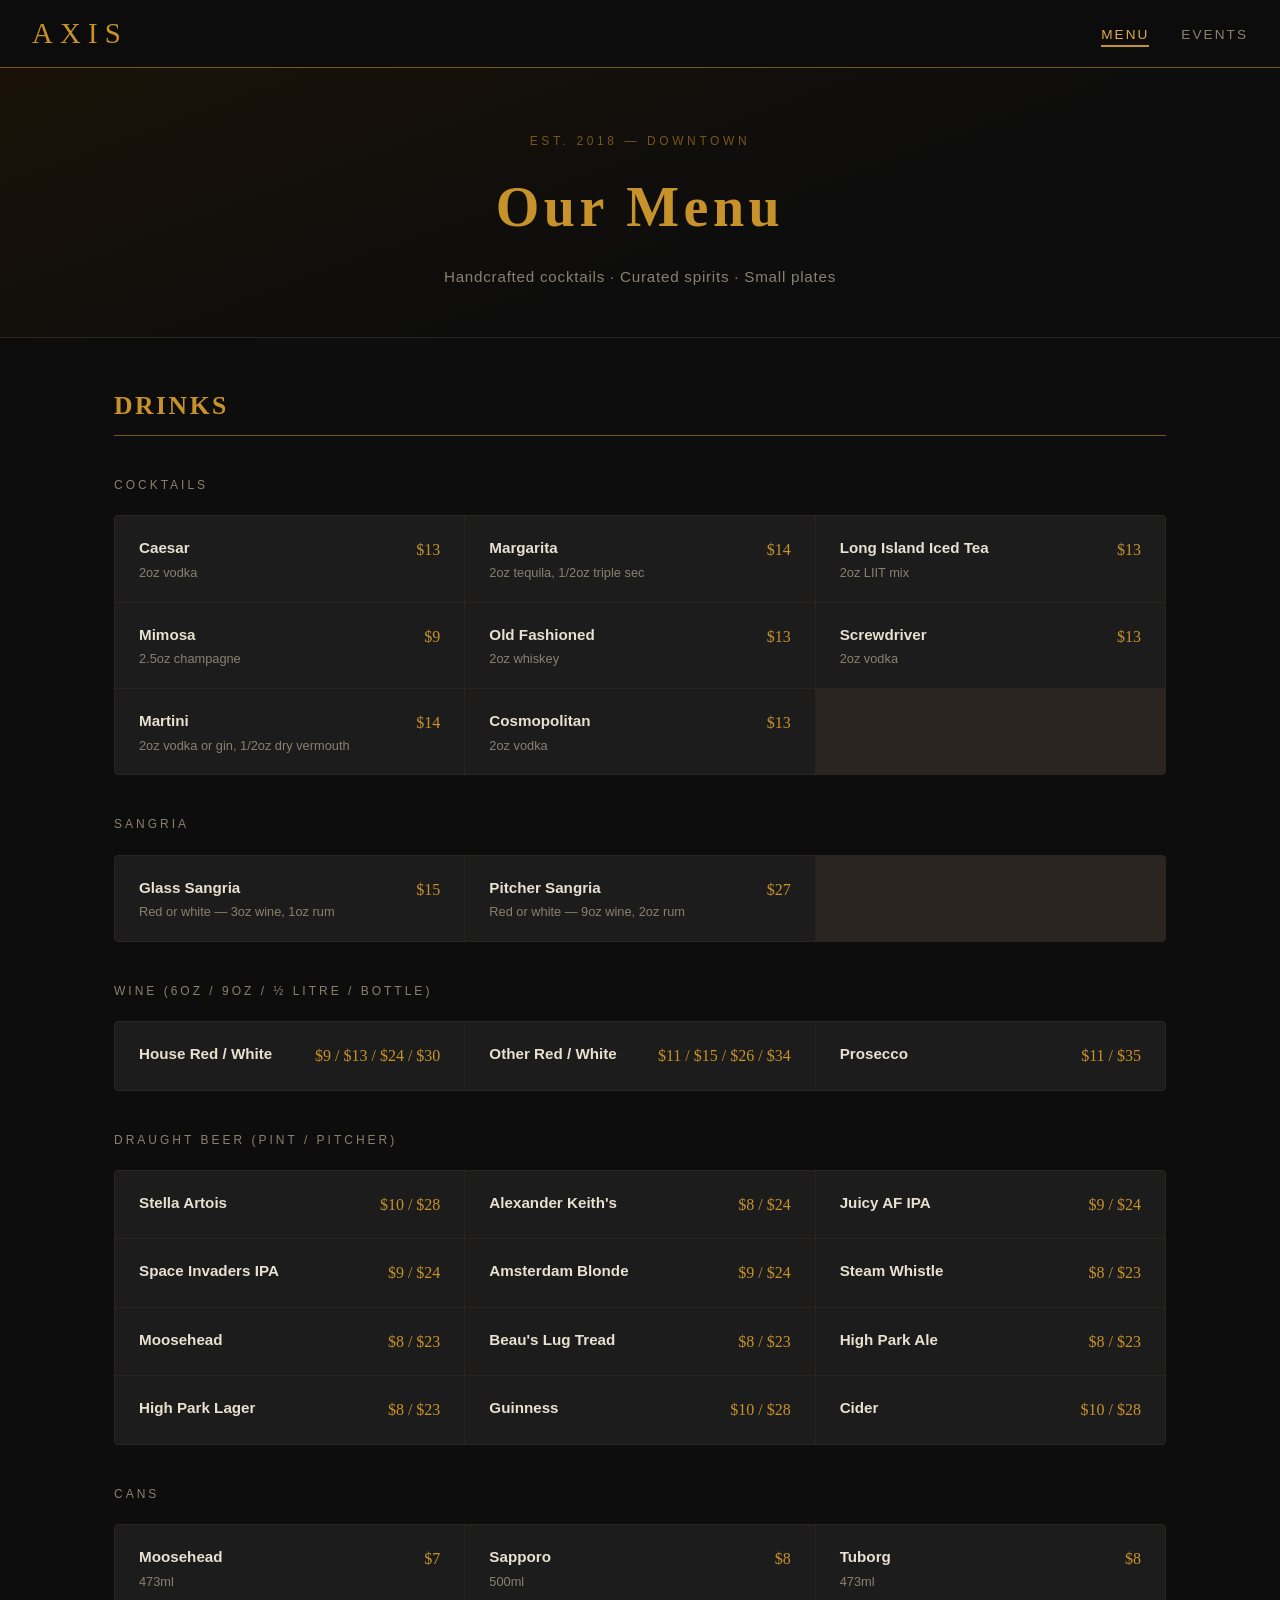
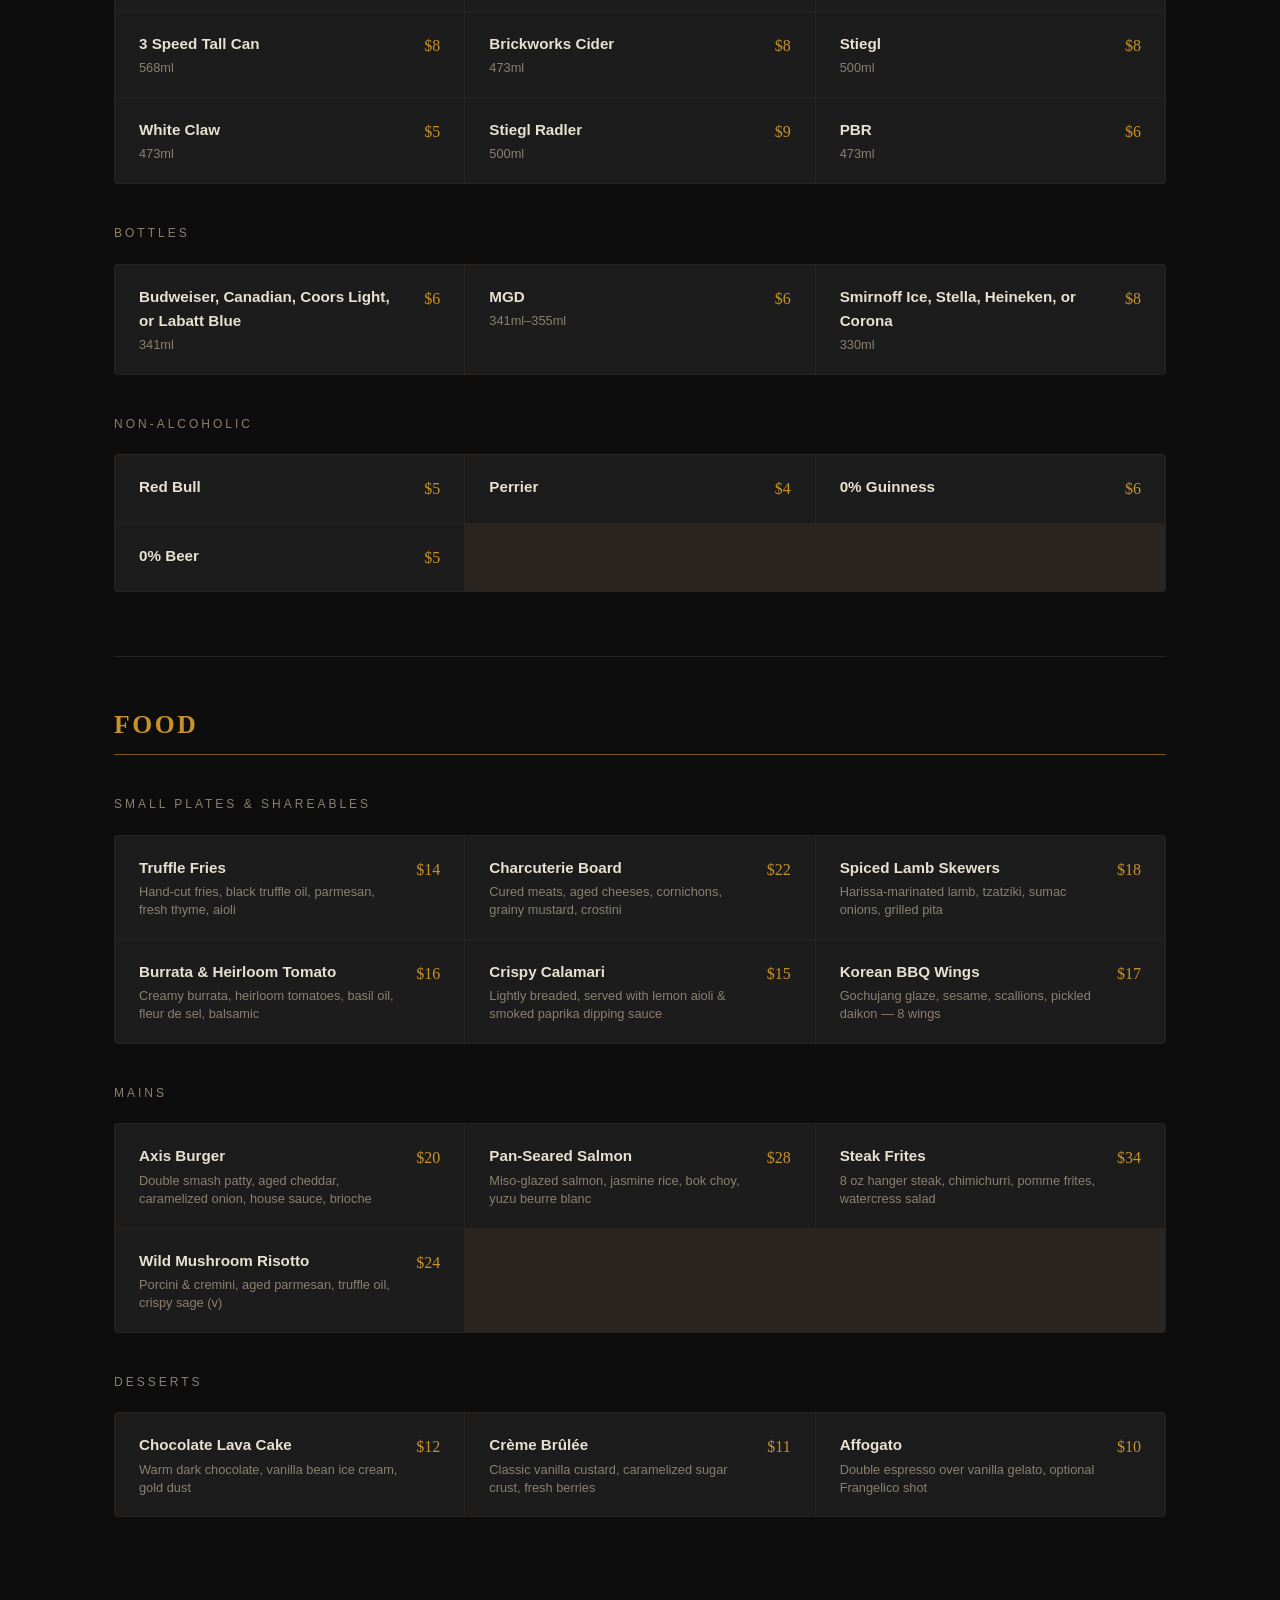
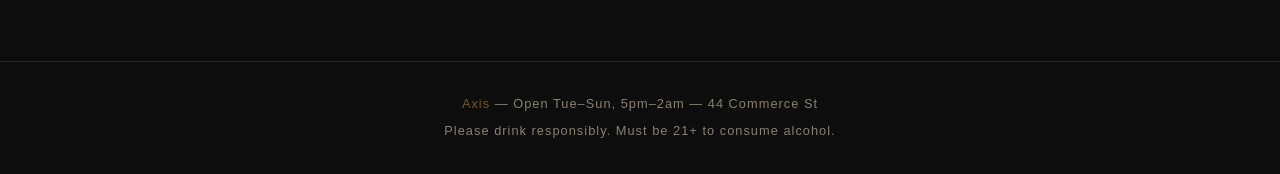
==== commit 9495766d: "feat: update drinks menu with real bar menu from email - Replace placeholder cocktails with actual m" ====
--- a/index.html
+++ b/index.html
@@ -41,56 +41,56 @@
           <div class="menu-item">
             <div class="menu-item__info">
               <div class="menu-item__name">Caesar</div>
-              <div class="menu-item__desc">2 oz vodka</div>
+              <div class="menu-item__desc">2oz vodka</div>
             </div>
             <div class="menu-item__price">$13</div>
           </div>
           <div class="menu-item">
             <div class="menu-item__info">
               <div class="menu-item__name">Margarita</div>
-              <div class="menu-item__desc">2 oz tequila, ½ oz triple sec</div>
+              <div class="menu-item__desc">2oz tequila, 1/2oz triple sec</div>
             </div>
             <div class="menu-item__price">$14</div>
           </div>
           <div class="menu-item">
             <div class="menu-item__info">
               <div class="menu-item__name">Long Island Iced Tea</div>
-              <div class="menu-item__desc">2 oz LIIT mix</div>
+              <div class="menu-item__desc">2oz LIIT mix</div>
             </div>
             <div class="menu-item__price">$13</div>
           </div>
           <div class="menu-item">
             <div class="menu-item__info">
               <div class="menu-item__name">Mimosa</div>
-              <div class="menu-item__desc">2.5 oz champagne</div>
+              <div class="menu-item__desc">2.5oz champagne</div>
             </div>
             <div class="menu-item__price">$9</div>
           </div>
           <div class="menu-item">
             <div class="menu-item__info">
               <div class="menu-item__name">Old Fashioned</div>
-              <div class="menu-item__desc">2 oz whiskey</div>
+              <div class="menu-item__desc">2oz whiskey</div>
             </div>
             <div class="menu-item__price">$13</div>
           </div>
           <div class="menu-item">
             <div class="menu-item__info">
               <div class="menu-item__name">Screwdriver</div>
-              <div class="menu-item__desc">2 oz vodka</div>
+              <div class="menu-item__desc">2oz vodka</div>
             </div>
             <div class="menu-item__price">$13</div>
           </div>
           <div class="menu-item">
             <div class="menu-item__info">
               <div class="menu-item__name">Martini</div>
-              <div class="menu-item__desc">2 oz vodka or gin, ½ oz dry vermouth</div>
+              <div class="menu-item__desc">2oz vodka or gin, 1/2oz dry vermouth</div>
             </div>
             <div class="menu-item__price">$14</div>
           </div>
           <div class="menu-item">
             <div class="menu-item__info">
               <div class="menu-item__name">Cosmopolitan</div>
-              <div class="menu-item__desc">2 oz vodka</div>
+              <div class="menu-item__desc">2oz vodka</div>
             </div>
             <div class="menu-item__price">$13</div>
           </div>
@@ -102,22 +102,21 @@
           <div class="menu-item">
             <div class="menu-item__info">
               <div class="menu-item__name">Glass Sangria</div>
-              <div class="menu-item__desc">Red or white — 3 oz wine, 1 oz rum</div>
+              <div class="menu-item__desc">Red or white &mdash; 3oz wine, 1oz rum</div>
             </div>
             <div class="menu-item__price">$15</div>
           </div>
           <div class="menu-item">
             <div class="menu-item__info">
               <div class="menu-item__name">Pitcher Sangria</div>
-              <div class="menu-item__desc">Red or white — 9 oz wine, 2 oz rum</div>
+              <div class="menu-item__desc">Red or white &mdash; 9oz wine, 2oz rum</div>
             </div>
             <div class="menu-item__price">$27</div>
           </div>
         </div>
 
         <!-- Wine -->
-        <p class="section-subtitle">Wine</p>
-        <p class="section-note" style="font-size:0.8rem;color:var(--text-muted,#999);margin-bottom:0.75rem;">Prices listed for 6 oz / 9 oz / ½ litre / bottle</p>
+        <p class="section-subtitle">Wine <small style="font-weight:normal;font-size:0.75rem;">(6oz / 9oz / &frac12; litre / bottle)</small></p>
         <div class="menu-grid">
           <div class="menu-item">
             <div class="menu-item__info">
@@ -136,6 +135,126 @@
               <div class="menu-item__name">Prosecco</div>
             </div>
             <div class="menu-item__price">$11 / $35</div>
+          </div>
+        </div>
+
+        <!-- Draught Beer -->
+        <p class="section-subtitle">Draught Beer <small style="font-weight:normal;font-size:0.75rem;">(pint / pitcher)</small></p>
+        <div class="menu-grid">
+          <div class="menu-item">
+            <div class="menu-item__info"><div class="menu-item__name">Stella Artois</div></div>
+            <div class="menu-item__price">$10 / $28</div>
+          </div>
+          <div class="menu-item">
+            <div class="menu-item__info"><div class="menu-item__name">Alexander Keith's</div></div>
+            <div class="menu-item__price">$8 / $24</div>
+          </div>
+          <div class="menu-item">
+            <div class="menu-item__info"><div class="menu-item__name">Juicy AF IPA</div></div>
+            <div class="menu-item__price">$9 / $24</div>
+          </div>
+          <div class="menu-item">
+            <div class="menu-item__info"><div class="menu-item__name">Space Invaders IPA</div></div>
+            <div class="menu-item__price">$9 / $24</div>
+          </div>
+          <div class="menu-item">
+            <div class="menu-item__info"><div class="menu-item__name">Amsterdam Blonde</div></div>
+            <div class="menu-item__price">$9 / $24</div>
+          </div>
+          <div class="menu-item">
+            <div class="menu-item__info"><div class="menu-item__name">Steam Whistle</div></div>
+            <div class="menu-item__price">$8 / $23</div>
+          </div>
+          <div class="menu-item">
+            <div class="menu-item__info"><div class="menu-item__name">Moosehead</div></div>
+            <div class="menu-item__price">$8 / $23</div>
+          </div>
+          <div class="menu-item">
+            <div class="menu-item__info"><div class="menu-item__name">Beau's Lug Tread</div></div>
+            <div class="menu-item__price">$8 / $23</div>
+          </div>
+          <div class="menu-item">
+            <div class="menu-item__info"><div class="menu-item__name">High Park Ale</div></div>
+            <div class="menu-item__price">$8 / $23</div>
+          </div>
+          <div class="menu-item">
+            <div class="menu-item__info"><div class="menu-item__name">High Park Lager</div></div>
+            <div class="menu-item__price">$8 / $23</div>
+          </div>
+          <div class="menu-item">
+            <div class="menu-item__info"><div class="menu-item__name">Guinness</div></div>
+            <div class="menu-item__price">$10 / $28</div>
+          </div>
+          <div class="menu-item">
+            <div class="menu-item__info"><div class="menu-item__name">Cider</div></div>
+            <div class="menu-item__price">$10 / $28</div>
+          </div>
+        </div>
+
+        <!-- Cans -->
+        <p class="section-subtitle">Cans</p>
+        <div class="menu-grid">
+          <div class="menu-item">
+            <div class="menu-item__info"><div class="menu-item__name">Moosehead</div><div class="menu-item__desc">473ml</div></div>
+            <div class="menu-item__price">$7</div>
+          </div>
+          <div class="menu-item">
+            <div class="menu-item__info"><div class="menu-item__name">Sapporo</div><div class="menu-item__desc">500ml</div></div>
+            <div class="menu-item__price">$8</div>
+          </div>
+          <div class="menu-item">
+            <div class="menu-item__info"><div class="menu-item__name">Tuborg</div><div class="menu-item__desc">473ml</div></div>
+            <div class="menu-item__price">$8</div>
+          </div>
+          <div class="menu-item">
+            <div class="menu-item__info"><div class="menu-item__name">3 Speed Tall Can</div><div class="menu-item__desc">568ml</div></div>
+            <div class="menu-item__price">$8</div>
+          </div>
+          <div class="menu-item">
+            <div class="menu-item__info"><div class="menu-item__name">Brickworks Cider</div><div class="menu-item__desc">473ml</div></div>
+            <div class="menu-item__price">$8</div>
+          </div>
+          <div class="menu-item">
+            <div class="menu-item__info"><div class="menu-item__name">Stiegl</div><div class="menu-item__desc">500ml</div></div>
+            <div class="menu-item__price">$8</div>
+          </div>
+          <div class="menu-item">
+            <div class="menu-item__info"><div class="menu-item__name">White Claw</div><div class="menu-item__desc">473ml</div></div>
+            <div class="menu-item__price">$5</div>
+          </div>
+          <div class="menu-item">
+            <div class="menu-item__info"><div class="menu-item__name">Stiegl Radler</div><div class="menu-item__desc">500ml</div></div>
+            <div class="menu-item__price">$9</div>
+          </div>
+          <div class="menu-item">
+            <div class="menu-item__info"><div class="menu-item__name">PBR</div><div class="menu-item__desc">473ml</div></div>
+            <div class="menu-item__price">$6</div>
+          </div>
+        </div>
+
+        <!-- Bottles -->
+        <p class="section-subtitle">Bottles</p>
+        <div class="menu-grid">
+          <div class="menu-item">
+            <div class="menu-item__info">
+              <div class="menu-item__name">Budweiser, Canadian, Coors Light, or Labatt Blue</div>
+              <div class="menu-item__desc">341ml</div>
+            </div>
+            <div class="menu-item__price">$6</div>
+          </div>
+          <div class="menu-item">
+            <div class="menu-item__info">
+              <div class="menu-item__name">MGD</div>
+              <div class="menu-item__desc">341ml&ndash;355ml</div>
+            </div>
+            <div class="menu-item__price">$6</div>
+          </div>
+          <div class="menu-item">
+            <div class="menu-item__info">
+              <div class="menu-item__name">Smirnoff Ice, Stella, Heineken, or Corona</div>
+              <div class="menu-item__desc">330ml</div>
+            </div>
+            <div class="menu-item__price">$8</div>
           </div>
         </div>
 
@@ -143,202 +262,23 @@
         <p class="section-subtitle">Non-Alcoholic</p>
         <div class="menu-grid">
           <div class="menu-item">
-            <div class="menu-item__info">
-              <div class="menu-item__name">Red Bull</div>
-            </div>
+            <div class="menu-item__info"><div class="menu-item__name">Red Bull</div></div>
             <div class="menu-item__price">$5</div>
           </div>
           <div class="menu-item">
-            <div class="menu-item__info">
-              <div class="menu-item__name">Perrier</div>
-            </div>
+            <div class="menu-item__info"><div class="menu-item__name">Perrier</div></div>
             <div class="menu-item__price">$4</div>
           </div>
           <div class="menu-item">
-            <div class="menu-item__info">
-              <div class="menu-item__name">0% Guinness</div>
-            </div>
+            <div class="menu-item__info"><div class="menu-item__name">0% Guinness</div></div>
             <div class="menu-item__price">$6</div>
           </div>
           <div class="menu-item">
-            <div class="menu-item__info">
-              <div class="menu-item__name">0% Common Beer</div>
-            </div>
+            <div class="menu-item__info"><div class="menu-item__name">0% Beer</div></div>
             <div class="menu-item__price">$5</div>
           </div>
         </div>
 
-        <!-- Draught Beer -->
-        <p class="section-subtitle">Draught Beer</p>
-        <p class="section-note" style="font-size:0.8rem;color:var(--text-muted,#999);margin-bottom:0.75rem;">Prices listed for pint / pitcher</p>
-        <div class="menu-grid">
-          <div class="menu-item">
-            <div class="menu-item__info">
-              <div class="menu-item__name">Stella Artois</div>
-            </div>
-            <div class="menu-item__price">$10 / $28</div>
-          </div>
-          <div class="menu-item">
-            <div class="menu-item__info">
-              <div class="menu-item__name">Alexander Keith's</div>
-            </div>
-            <div class="menu-item__price">$8 / $24</div>
-          </div>
-          <div class="menu-item">
-            <div class="menu-item__info">
-              <div class="menu-item__name">Juicy AF IPA</div>
-            </div>
-            <div class="menu-item__price">$9 / $24</div>
-          </div>
-          <div class="menu-item">
-            <div class="menu-item__info">
-              <div class="menu-item__name">Space Invaders IPA</div>
-            </div>
-            <div class="menu-item__price">$9 / $24</div>
-          </div>
-          <div class="menu-item">
-            <div class="menu-item__info">
-              <div class="menu-item__name">Amsterdam Blonde</div>
-            </div>
-            <div class="menu-item__price">$9 / $24</div>
-          </div>
-          <div class="menu-item">
-            <div class="menu-item__info">
-              <div class="menu-item__name">Steam Whistle</div>
-            </div>
-            <div class="menu-item__price">$8 / $23</div>
-          </div>
-          <div class="menu-item">
-            <div class="menu-item__info">
-              <div class="menu-item__name">Moosehead</div>
-            </div>
-            <div class="menu-item__price">$8 / $23</div>
-          </div>
-          <div class="menu-item">
-            <div class="menu-item__info">
-              <div class="menu-item__name">Beau's Lug Tread</div>
-            </div>
-            <div class="menu-item__price">$8 / $23</div>
-          </div>
-          <div class="menu-item">
-            <div class="menu-item__info">
-              <div class="menu-item__name">High Park Ale</div>
-            </div>
-            <div class="menu-item__price">$8 / $23</div>
-          </div>
-          <div class="menu-item">
-            <div class="menu-item__info">
-              <div class="menu-item__name">High Park Lager</div>
-            </div>
-            <div class="menu-item__price">$8 / $23</div>
-          </div>
-          <div class="menu-item">
-            <div class="menu-item__info">
-              <div class="menu-item__name">Guinness</div>
-            </div>
-            <div class="menu-item__price">$10 / $28</div>
-          </div>
-          <div class="menu-item">
-            <div class="menu-item__info">
-              <div class="menu-item__name">Cider</div>
-            </div>
-            <div class="menu-item__price">$10 / $28</div>
-          </div>
-        </div>
-
-        <!-- Cans -->
-        <p class="section-subtitle">Cans</p>
-        <div class="menu-grid">
-          <div class="menu-item">
-            <div class="menu-item__info">
-              <div class="menu-item__name">Moosehead</div>
-              <div class="menu-item__desc">473 ml</div>
-            </div>
-            <div class="menu-item__price">$7</div>
-          </div>
-          <div class="menu-item">
-            <div class="menu-item__info">
-              <div class="menu-item__name">Sapporo</div>
-              <div class="menu-item__desc">500 ml</div>
-            </div>
-            <div class="menu-item__price">$8</div>
-          </div>
-          <div class="menu-item">
-            <div class="menu-item__info">
-              <div class="menu-item__name">Tuborg</div>
-              <div class="menu-item__desc">473 ml</div>
-            </div>
-            <div class="menu-item__price">$8</div>
-          </div>
-          <div class="menu-item">
-            <div class="menu-item__info">
-              <div class="menu-item__name">3 Speed Tall Can</div>
-              <div class="menu-item__desc">568 ml</div>
-            </div>
-            <div class="menu-item__price">$8</div>
-          </div>
-          <div class="menu-item">
-            <div class="menu-item__info">
-              <div class="menu-item__name">Brickworks Cider</div>
-              <div class="menu-item__desc">473 ml</div>
-            </div>
-            <div class="menu-item__price">$8</div>
-          </div>
-          <div class="menu-item">
-            <div class="menu-item__info">
-              <div class="menu-item__name">Stiegl</div>
-              <div class="menu-item__desc">500 ml</div>
-            </div>
-            <div class="menu-item__price">$8</div>
-          </div>
-          <div class="menu-item">
-            <div class="menu-item__info">
-              <div class="menu-item__name">White Claw</div>
-              <div class="menu-item__desc">473 ml</div>
-            </div>
-            <div class="menu-item__price">$5</div>
-          </div>
-          <div class="menu-item">
-            <div class="menu-item__info">
-              <div class="menu-item__name">Stiegl Radler</div>
-              <div class="menu-item__desc">500 ml</div>
-            </div>
-            <div class="menu-item__price">$9</div>
-          </div>
-          <div class="menu-item">
-            <div class="menu-item__info">
-              <div class="menu-item__name">PBR</div>
-              <div class="menu-item__desc">473 ml</div>
-            </div>
-            <div class="menu-item__price">$6</div>
-          </div>
-        </div>
-
-        <!-- Bottles -->
-        <p class="section-subtitle">Bottles</p>
-        <div class="menu-grid">
-          <div class="menu-item">
-            <div class="menu-item__info">
-              <div class="menu-item__name">Budweiser / Canadian / Coors Light / Labatt Blue</div>
-              <div class="menu-item__desc">341 ml</div>
-            </div>
-            <div class="menu-item__price">$6</div>
-          </div>
-          <div class="menu-item">
-            <div class="menu-item__info">
-              <div class="menu-item__name">MGD</div>
-              <div class="menu-item__desc">341–355 ml</div>
-            </div>
-            <div class="menu-item__price">$6</div>
-          </div>
-          <div class="menu-item">
-            <div class="menu-item__info">
-              <div class="menu-item__name">Smirnoff Ice / Stella / Heineken / Corona</div>
-              <div class="menu-item__desc">330 ml</div>
-            </div>
-            <div class="menu-item__price">$8</div>
-          </div>
-        </div>
       </section>
 
       <hr class="divider" />
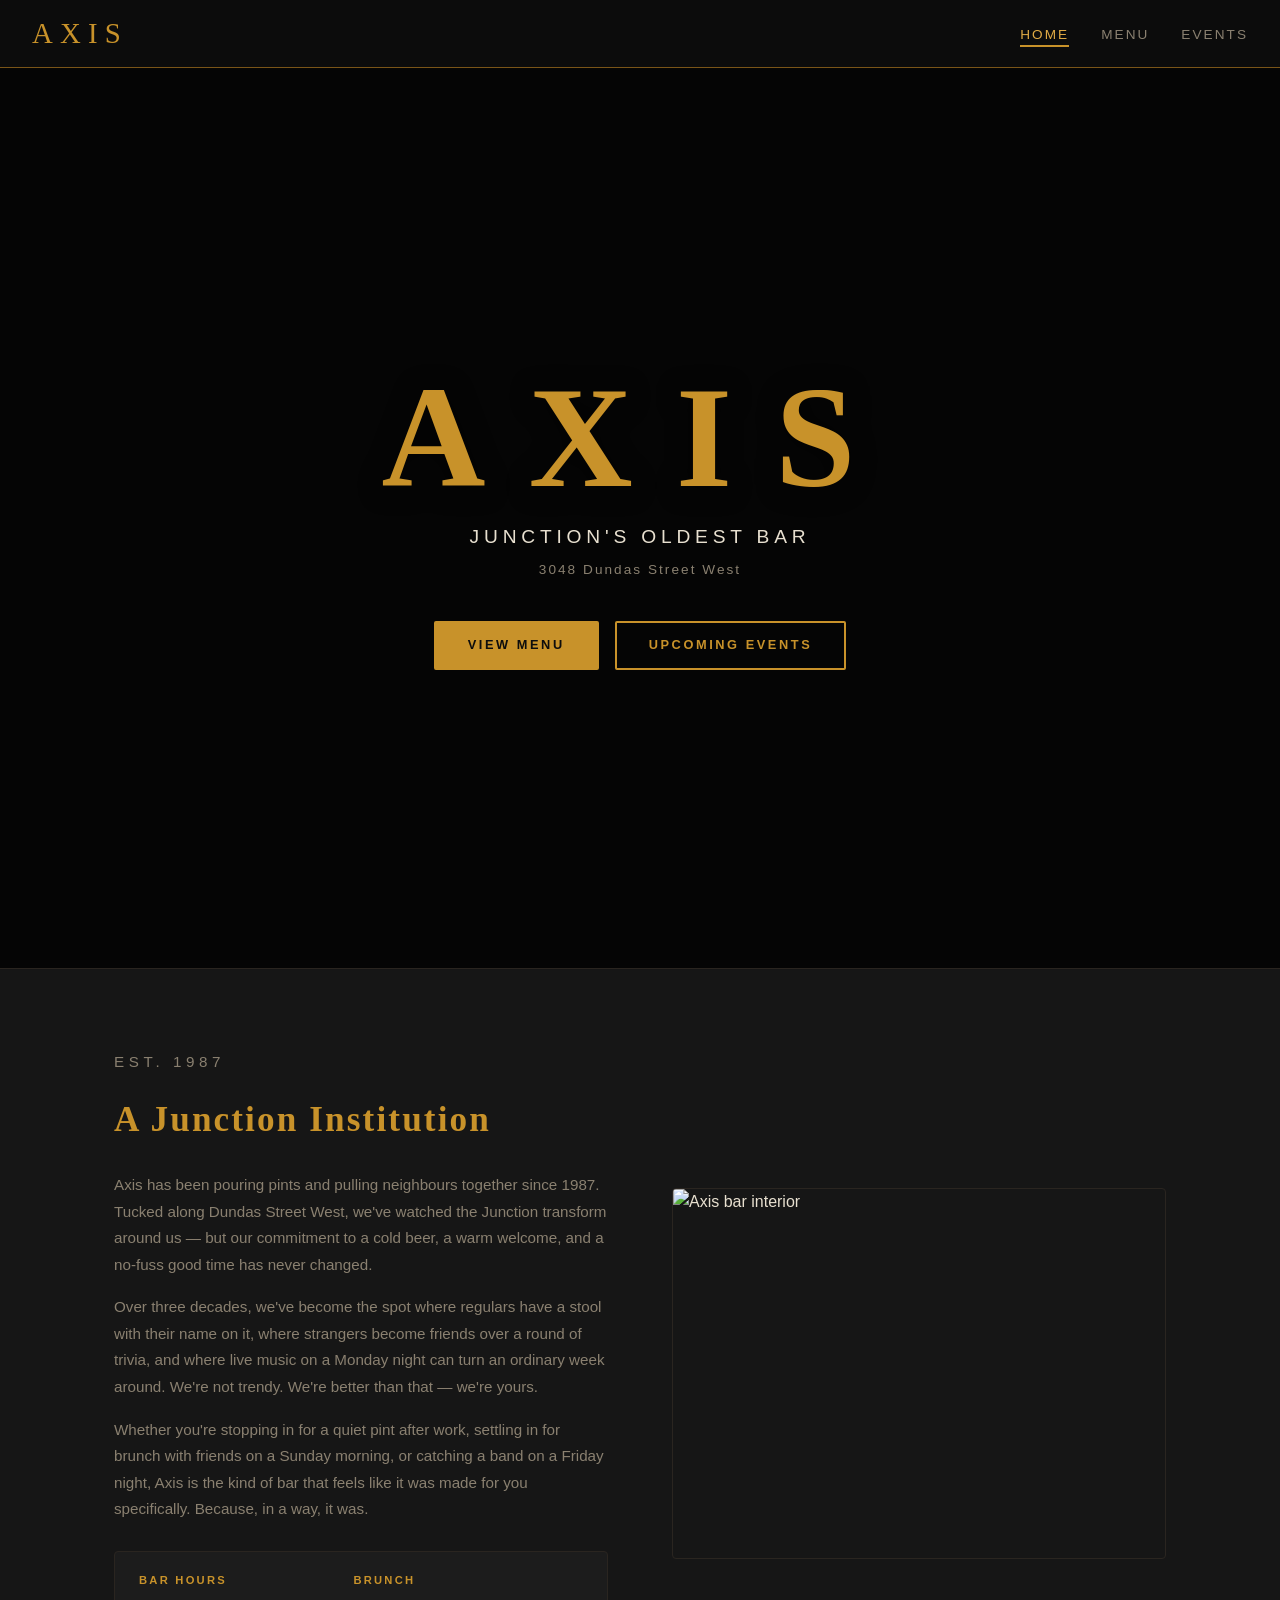
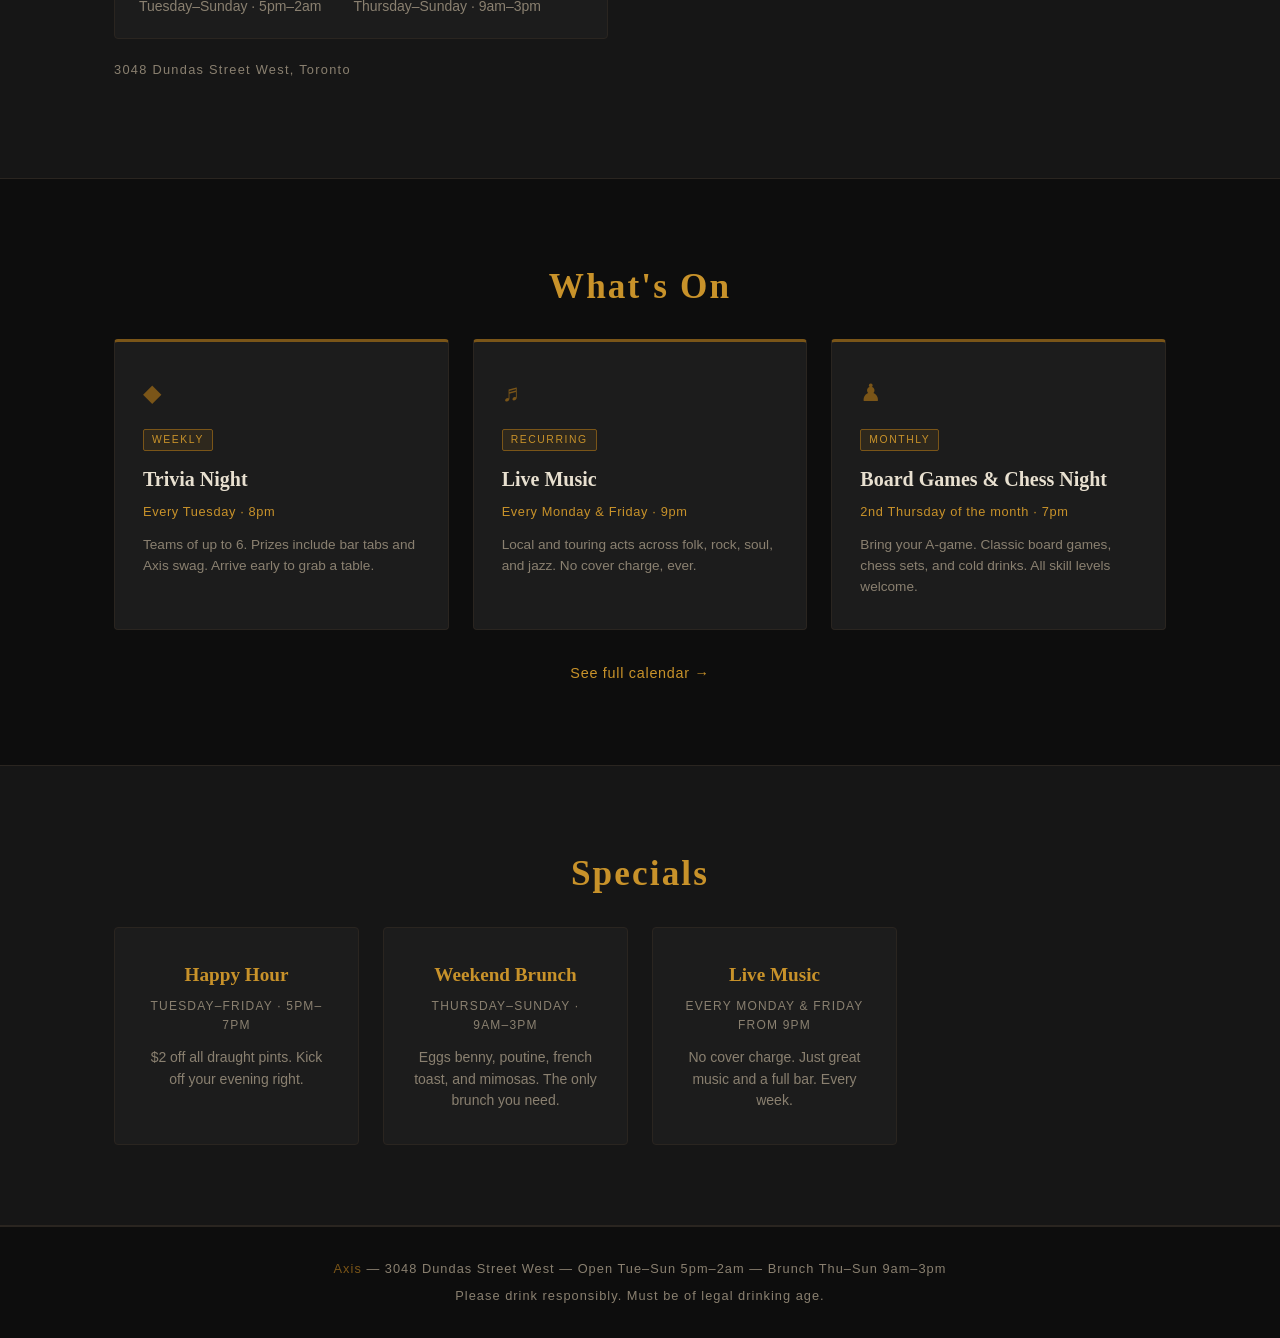
==== commit 91261812: "feat: landing page, menu tabs + brunch, events calendar Co-Authored-By: Claude Sonnet 4.6 <noreply@a" ====
--- a/index.html
+++ b/index.html
@@ -3,7 +3,7 @@
 <head>
   <meta charset="UTF-8" />
   <meta name="viewport" content="width=device-width, initial-scale=1.0" />
-  <title>Axis — Menu</title>
+  <title>Axis — Junction's Oldest Bar</title>
   <link rel="stylesheet" href="style.css" />
 </head>
 <body>
@@ -15,392 +15,124 @@
       <span></span><span></span><span></span>
     </button>
     <ul class="navbar__links" id="nav-links">
-      <li><a href="index.html" class="active">Menu</a></li>
+      <li><a href="index.html" class="active">Home</a></li>
+      <li><a href="menu.html">Menu</a></li>
       <li><a href="events.html">Events</a></li>
     </ul>
   </nav>
 
   <!-- ===== Hero ===== -->
-  <header class="page-hero">
-    <p class="page-hero__eyebrow">Est. 2018 &mdash; Downtown</p>
-    <h1 class="page-hero__title">Our Menu</h1>
-    <p class="page-hero__sub">Handcrafted cocktails &middot; Curated spirits &middot; Small plates</p>
-  </header>
+  <section class="landing-hero">
+    <div class="landing-hero__overlay"></div>
+    <div class="landing-hero__content">
+      <h1 class="landing-hero__title">AXIS</h1>
+      <p class="landing-hero__subtitle">Junction's Oldest Bar</p>
+      <p class="landing-hero__address">3048 Dundas Street West</p>
+      <div class="landing-hero__ctas">
+        <a href="menu.html" class="btn btn--gold">View Menu</a>
+        <a href="events.html" class="btn btn--outline">Upcoming Events</a>
+      </div>
+    </div>
+  </section>
 
-  <!-- ===== Main Content ===== -->
-  <main>
-    <div class="container">
-
-      <!-- ============ DRINKS ============ -->
-      <section class="menu-section" id="drinks">
-        <h2 class="section-title">Drinks</h2>
-
-        <!-- Cocktails -->
-        <p class="section-subtitle">Cocktails</p>
-        <div class="menu-grid">
-          <div class="menu-item">
-            <div class="menu-item__info">
-              <div class="menu-item__name">Caesar</div>
-              <div class="menu-item__desc">2oz vodka</div>
-            </div>
-            <div class="menu-item__price">$13</div>
+  <!-- ===== About ===== -->
+  <section class="about-section">
+    <div class="container about-section__inner">
+      <div class="about-section__text">
+        <p class="section-eyebrow">Est. 1987</p>
+        <h2 class="section-heading">A Junction Institution</h2>
+        <p>Axis has been pouring pints and pulling neighbours together since 1987. Tucked along Dundas Street West, we've watched the Junction transform around us — but our commitment to a cold beer, a warm welcome, and a no-fuss good time has never changed.</p>
+        <p>Over three decades, we've become the spot where regulars have a stool with their name on it, where strangers become friends over a round of trivia, and where live music on a Monday night can turn an ordinary week around. We're not trendy. We're better than that — we're yours.</p>
+        <p>Whether you're stopping in for a quiet pint after work, settling in for brunch with friends on a Sunday morning, or catching a band on a Friday night, Axis is the kind of bar that feels like it was made for you specifically. Because, in a way, it was.</p>
+        <div class="about-section__hours">
+          <div class="about-section__hours-block">
+            <strong>Bar Hours</strong>
+            <p>Tuesday–Sunday &middot; 5pm–2am</p>
           </div>
-          <div class="menu-item">
-            <div class="menu-item__info">
-              <div class="menu-item__name">Margarita</div>
-              <div class="menu-item__desc">2oz tequila, 1/2oz triple sec</div>
-            </div>
-            <div class="menu-item__price">$14</div>
-          </div>
-          <div class="menu-item">
-            <div class="menu-item__info">
-              <div class="menu-item__name">Long Island Iced Tea</div>
-              <div class="menu-item__desc">2oz LIIT mix</div>
-            </div>
-            <div class="menu-item__price">$13</div>
-          </div>
-          <div class="menu-item">
-            <div class="menu-item__info">
-              <div class="menu-item__name">Mimosa</div>
-              <div class="menu-item__desc">2.5oz champagne</div>
-            </div>
-            <div class="menu-item__price">$9</div>
-          </div>
-          <div class="menu-item">
-            <div class="menu-item__info">
-              <div class="menu-item__name">Old Fashioned</div>
-              <div class="menu-item__desc">2oz whiskey</div>
-            </div>
-            <div class="menu-item__price">$13</div>
-          </div>
-          <div class="menu-item">
-            <div class="menu-item__info">
-              <div class="menu-item__name">Screwdriver</div>
-              <div class="menu-item__desc">2oz vodka</div>
-            </div>
-            <div class="menu-item__price">$13</div>
-          </div>
-          <div class="menu-item">
-            <div class="menu-item__info">
-              <div class="menu-item__name">Martini</div>
-              <div class="menu-item__desc">2oz vodka or gin, 1/2oz dry vermouth</div>
-            </div>
-            <div class="menu-item__price">$14</div>
-          </div>
-          <div class="menu-item">
-            <div class="menu-item__info">
-              <div class="menu-item__name">Cosmopolitan</div>
-              <div class="menu-item__desc">2oz vodka</div>
-            </div>
-            <div class="menu-item__price">$13</div>
+          <div class="about-section__hours-block">
+            <strong>Brunch</strong>
+            <p>Thursday–Sunday &middot; 9am–3pm</p>
           </div>
         </div>
+        <p class="about-section__addr">3048 Dundas Street West, Toronto</p>
+      </div>
+      <div class="about-section__image">
+        <img
+          src="https://images.unsplash.com/photo-1555396273-367ea4eb4db5?w=800&q=80&auto=format&fit=crop"
+          alt="Axis bar interior"
+          loading="lazy"
+        />
+      </div>
+    </div>
+  </section>
 
-        <!-- Sangria -->
-        <p class="section-subtitle">Sangria</p>
-        <div class="menu-grid">
-          <div class="menu-item">
-            <div class="menu-item__info">
-              <div class="menu-item__name">Glass Sangria</div>
-              <div class="menu-item__desc">Red or white &mdash; 3oz wine, 1oz rum</div>
-            </div>
-            <div class="menu-item__price">$15</div>
-          </div>
-          <div class="menu-item">
-            <div class="menu-item__info">
-              <div class="menu-item__name">Pitcher Sangria</div>
-              <div class="menu-item__desc">Red or white &mdash; 9oz wine, 2oz rum</div>
-            </div>
-            <div class="menu-item__price">$27</div>
-          </div>
+  <!-- ===== What's On ===== -->
+  <section class="whats-on-section">
+    <div class="container">
+      <h2 class="section-heading section-heading--center">What's On</h2>
+      <div class="poster-grid">
+
+        <div class="poster-card">
+          <div class="poster-card__icon">&#9670;</div>
+          <div class="poster-card__tag">Weekly</div>
+          <h3 class="poster-card__name">Trivia Night</h3>
+          <p class="poster-card__when">Every Tuesday &middot; 8pm</p>
+          <p class="poster-card__desc">Teams of up to 6. Prizes include bar tabs and Axis swag. Arrive early to grab a table.</p>
         </div>
 
-        <!-- Wine -->
-        <p class="section-subtitle">Wine <small style="font-weight:normal;font-size:0.75rem;">(6oz / 9oz / &frac12; litre / bottle)</small></p>
-        <div class="menu-grid">
-          <div class="menu-item">
-            <div class="menu-item__info">
-              <div class="menu-item__name">House Red / White</div>
-            </div>
-            <div class="menu-item__price">$9 / $13 / $24 / $30</div>
-          </div>
-          <div class="menu-item">
-            <div class="menu-item__info">
-              <div class="menu-item__name">Other Red / White</div>
-            </div>
-            <div class="menu-item__price">$11 / $15 / $26 / $34</div>
-          </div>
-          <div class="menu-item">
-            <div class="menu-item__info">
-              <div class="menu-item__name">Prosecco</div>
-            </div>
-            <div class="menu-item__price">$11 / $35</div>
-          </div>
+        <div class="poster-card">
+          <div class="poster-card__icon">&#9836;</div>
+          <div class="poster-card__tag">Recurring</div>
+          <h3 class="poster-card__name">Live Music</h3>
+          <p class="poster-card__when">Every Monday &amp; Friday &middot; 9pm</p>
+          <p class="poster-card__desc">Local and touring acts across folk, rock, soul, and jazz. No cover charge, ever.</p>
         </div>
 
-        <!-- Draught Beer -->
-        <p class="section-subtitle">Draught Beer <small style="font-weight:normal;font-size:0.75rem;">(pint / pitcher)</small></p>
-        <div class="menu-grid">
-          <div class="menu-item">
-            <div class="menu-item__info"><div class="menu-item__name">Stella Artois</div></div>
-            <div class="menu-item__price">$10 / $28</div>
-          </div>
-          <div class="menu-item">
-            <div class="menu-item__info"><div class="menu-item__name">Alexander Keith's</div></div>
-            <div class="menu-item__price">$8 / $24</div>
-          </div>
-          <div class="menu-item">
-            <div class="menu-item__info"><div class="menu-item__name">Juicy AF IPA</div></div>
-            <div class="menu-item__price">$9 / $24</div>
-          </div>
-          <div class="menu-item">
-            <div class="menu-item__info"><div class="menu-item__name">Space Invaders IPA</div></div>
-            <div class="menu-item__price">$9 / $24</div>
-          </div>
-          <div class="menu-item">
-            <div class="menu-item__info"><div class="menu-item__name">Amsterdam Blonde</div></div>
-            <div class="menu-item__price">$9 / $24</div>
-          </div>
-          <div class="menu-item">
-            <div class="menu-item__info"><div class="menu-item__name">Steam Whistle</div></div>
-            <div class="menu-item__price">$8 / $23</div>
-          </div>
-          <div class="menu-item">
-            <div class="menu-item__info"><div class="menu-item__name">Moosehead</div></div>
-            <div class="menu-item__price">$8 / $23</div>
-          </div>
-          <div class="menu-item">
-            <div class="menu-item__info"><div class="menu-item__name">Beau's Lug Tread</div></div>
-            <div class="menu-item__price">$8 / $23</div>
-          </div>
-          <div class="menu-item">
-            <div class="menu-item__info"><div class="menu-item__name">High Park Ale</div></div>
-            <div class="menu-item__price">$8 / $23</div>
-          </div>
-          <div class="menu-item">
-            <div class="menu-item__info"><div class="menu-item__name">High Park Lager</div></div>
-            <div class="menu-item__price">$8 / $23</div>
-          </div>
-          <div class="menu-item">
-            <div class="menu-item__info"><div class="menu-item__name">Guinness</div></div>
-            <div class="menu-item__price">$10 / $28</div>
-          </div>
-          <div class="menu-item">
-            <div class="menu-item__info"><div class="menu-item__name">Cider</div></div>
-            <div class="menu-item__price">$10 / $28</div>
-          </div>
+        <div class="poster-card">
+          <div class="poster-card__icon">&#9823;</div>
+          <div class="poster-card__tag">Monthly</div>
+          <h3 class="poster-card__name">Board Games &amp; Chess Night</h3>
+          <p class="poster-card__when">2nd Thursday of the month &middot; 7pm</p>
+          <p class="poster-card__desc">Bring your A-game. Classic board games, chess sets, and cold drinks. All skill levels welcome.</p>
         </div>
 
-        <!-- Cans -->
-        <p class="section-subtitle">Cans</p>
-        <div class="menu-grid">
-          <div class="menu-item">
-            <div class="menu-item__info"><div class="menu-item__name">Moosehead</div><div class="menu-item__desc">473ml</div></div>
-            <div class="menu-item__price">$7</div>
-          </div>
-          <div class="menu-item">
-            <div class="menu-item__info"><div class="menu-item__name">Sapporo</div><div class="menu-item__desc">500ml</div></div>
-            <div class="menu-item__price">$8</div>
-          </div>
-          <div class="menu-item">
-            <div class="menu-item__info"><div class="menu-item__name">Tuborg</div><div class="menu-item__desc">473ml</div></div>
-            <div class="menu-item__price">$8</div>
-          </div>
-          <div class="menu-item">
-            <div class="menu-item__info"><div class="menu-item__name">3 Speed Tall Can</div><div class="menu-item__desc">568ml</div></div>
-            <div class="menu-item__price">$8</div>
-          </div>
-          <div class="menu-item">
-            <div class="menu-item__info"><div class="menu-item__name">Brickworks Cider</div><div class="menu-item__desc">473ml</div></div>
-            <div class="menu-item__price">$8</div>
-          </div>
-          <div class="menu-item">
-            <div class="menu-item__info"><div class="menu-item__name">Stiegl</div><div class="menu-item__desc">500ml</div></div>
-            <div class="menu-item__price">$8</div>
-          </div>
-          <div class="menu-item">
-            <div class="menu-item__info"><div class="menu-item__name">White Claw</div><div class="menu-item__desc">473ml</div></div>
-            <div class="menu-item__price">$5</div>
-          </div>
-          <div class="menu-item">
-            <div class="menu-item__info"><div class="menu-item__name">Stiegl Radler</div><div class="menu-item__desc">500ml</div></div>
-            <div class="menu-item__price">$9</div>
-          </div>
-          <div class="menu-item">
-            <div class="menu-item__info"><div class="menu-item__name">PBR</div><div class="menu-item__desc">473ml</div></div>
-            <div class="menu-item__price">$6</div>
-          </div>
+      </div>
+      <p class="whats-on-link"><a href="events.html">See full calendar &rarr;</a></p>
+    </div>
+  </section>
+
+  <!-- ===== Promotions ===== -->
+  <section class="promos-section">
+    <div class="container">
+      <h2 class="section-heading section-heading--center">Specials</h2>
+      <div class="promo-grid">
+
+        <div class="promo-card">
+          <h3 class="promo-card__title">Happy Hour</h3>
+          <p class="promo-card__when">Tuesday–Friday &middot; 5pm–7pm</p>
+          <p class="promo-card__desc">$2 off all draught pints. Kick off your evening right.</p>
         </div>
 
-        <!-- Bottles -->
-        <p class="section-subtitle">Bottles</p>
-        <div class="menu-grid">
-          <div class="menu-item">
-            <div class="menu-item__info">
-              <div class="menu-item__name">Budweiser, Canadian, Coors Light, or Labatt Blue</div>
-              <div class="menu-item__desc">341ml</div>
-            </div>
-            <div class="menu-item__price">$6</div>
-          </div>
-          <div class="menu-item">
-            <div class="menu-item__info">
-              <div class="menu-item__name">MGD</div>
-              <div class="menu-item__desc">341ml&ndash;355ml</div>
-            </div>
-            <div class="menu-item__price">$6</div>
-          </div>
-          <div class="menu-item">
-            <div class="menu-item__info">
-              <div class="menu-item__name">Smirnoff Ice, Stella, Heineken, or Corona</div>
-              <div class="menu-item__desc">330ml</div>
-            </div>
-            <div class="menu-item__price">$8</div>
-          </div>
+        <div class="promo-card">
+          <h3 class="promo-card__title">Weekend Brunch</h3>
+          <p class="promo-card__when">Thursday–Sunday &middot; 9am–3pm</p>
+          <p class="promo-card__desc">Eggs benny, poutine, french toast, and mimosas. The only brunch you need.</p>
         </div>
 
-        <!-- Non-Alcoholic -->
-        <p class="section-subtitle">Non-Alcoholic</p>
-        <div class="menu-grid">
-          <div class="menu-item">
-            <div class="menu-item__info"><div class="menu-item__name">Red Bull</div></div>
-            <div class="menu-item__price">$5</div>
-          </div>
-          <div class="menu-item">
-            <div class="menu-item__info"><div class="menu-item__name">Perrier</div></div>
-            <div class="menu-item__price">$4</div>
-          </div>
-          <div class="menu-item">
-            <div class="menu-item__info"><div class="menu-item__name">0% Guinness</div></div>
-            <div class="menu-item__price">$6</div>
-          </div>
-          <div class="menu-item">
-            <div class="menu-item__info"><div class="menu-item__name">0% Beer</div></div>
-            <div class="menu-item__price">$5</div>
-          </div>
+        <div class="promo-card">
+          <h3 class="promo-card__title">Live Music</h3>
+          <p class="promo-card__when">Every Monday &amp; Friday from 9pm</p>
+          <p class="promo-card__desc">No cover charge. Just great music and a full bar. Every week.</p>
         </div>
 
-      </section>
-
-      <hr class="divider" />
-
-      <!-- ============ FOOD ============ -->
-      <section class="menu-section" id="food">
-        <h2 class="section-title">Food</h2>
-
-        <!-- Small Plates -->
-        <p class="section-subtitle">Small Plates &amp; Shareables</p>
-        <div class="menu-grid">
-          <div class="menu-item">
-            <div class="menu-item__info">
-              <div class="menu-item__name">Truffle Fries</div>
-              <div class="menu-item__desc">Hand-cut fries, black truffle oil, parmesan, fresh thyme, aioli</div>
-            </div>
-            <div class="menu-item__price">$14</div>
-          </div>
-          <div class="menu-item">
-            <div class="menu-item__info">
-              <div class="menu-item__name">Charcuterie Board</div>
-              <div class="menu-item__desc">Cured meats, aged cheeses, cornichons, grainy mustard, crostini</div>
-            </div>
-            <div class="menu-item__price">$22</div>
-          </div>
-          <div class="menu-item">
-            <div class="menu-item__info">
-              <div class="menu-item__name">Spiced Lamb Skewers</div>
-              <div class="menu-item__desc">Harissa-marinated lamb, tzatziki, sumac onions, grilled pita</div>
-            </div>
-            <div class="menu-item__price">$18</div>
-          </div>
-          <div class="menu-item">
-            <div class="menu-item__info">
-              <div class="menu-item__name">Burrata &amp; Heirloom Tomato</div>
-              <div class="menu-item__desc">Creamy burrata, heirloom tomatoes, basil oil, fleur de sel, balsamic</div>
-            </div>
-            <div class="menu-item__price">$16</div>
-          </div>
-          <div class="menu-item">
-            <div class="menu-item__info">
-              <div class="menu-item__name">Crispy Calamari</div>
-              <div class="menu-item__desc">Lightly breaded, served with lemon aioli & smoked paprika dipping sauce</div>
-            </div>
-            <div class="menu-item__price">$15</div>
-          </div>
-          <div class="menu-item">
-            <div class="menu-item__info">
-              <div class="menu-item__name">Korean BBQ Wings</div>
-              <div class="menu-item__desc">Gochujang glaze, sesame, scallions, pickled daikon — 8 wings</div>
-            </div>
-            <div class="menu-item__price">$17</div>
-          </div>
-        </div>
-
-        <!-- Mains -->
-        <p class="section-subtitle">Mains</p>
-        <div class="menu-grid">
-          <div class="menu-item">
-            <div class="menu-item__info">
-              <div class="menu-item__name">Axis Burger</div>
-              <div class="menu-item__desc">Double smash patty, aged cheddar, caramelized onion, house sauce, brioche</div>
-            </div>
-            <div class="menu-item__price">$20</div>
-          </div>
-          <div class="menu-item">
-            <div class="menu-item__info">
-              <div class="menu-item__name">Pan-Seared Salmon</div>
-              <div class="menu-item__desc">Miso-glazed salmon, jasmine rice, bok choy, yuzu beurre blanc</div>
-            </div>
-            <div class="menu-item__price">$28</div>
-          </div>
-          <div class="menu-item">
-            <div class="menu-item__info">
-              <div class="menu-item__name">Steak Frites</div>
-              <div class="menu-item__desc">8 oz hanger steak, chimichurri, pomme frites, watercress salad</div>
-            </div>
-            <div class="menu-item__price">$34</div>
-          </div>
-          <div class="menu-item">
-            <div class="menu-item__info">
-              <div class="menu-item__name">Wild Mushroom Risotto</div>
-              <div class="menu-item__desc">Porcini &amp; cremini, aged parmesan, truffle oil, crispy sage (v)</div>
-            </div>
-            <div class="menu-item__price">$24</div>
-          </div>
-        </div>
-
-        <!-- Desserts -->
-        <p class="section-subtitle">Desserts</p>
-        <div class="menu-grid">
-          <div class="menu-item">
-            <div class="menu-item__info">
-              <div class="menu-item__name">Chocolate Lava Cake</div>
-              <div class="menu-item__desc">Warm dark chocolate, vanilla bean ice cream, gold dust</div>
-            </div>
-            <div class="menu-item__price">$12</div>
-          </div>
-          <div class="menu-item">
-            <div class="menu-item__info">
-              <div class="menu-item__name">Crème Brûlée</div>
-              <div class="menu-item__desc">Classic vanilla custard, caramelized sugar crust, fresh berries</div>
-            </div>
-            <div class="menu-item__price">$11</div>
-          </div>
-          <div class="menu-item">
-            <div class="menu-item__info">
-              <div class="menu-item__name">Affogato</div>
-              <div class="menu-item__desc">Double espresso over vanilla gelato, optional Frangelico shot</div>
-            </div>
-            <div class="menu-item__price">$10</div>
-          </div>
-        </div>
-      </section>
-
+      </div>
     </div>
-  </main>
+  </section>
 
   <!-- ===== Footer ===== -->
   <footer>
-    <p><span>Axis</span> &mdash; Open Tue–Sun, 5pm–2am &mdash; 44 Commerce St</p>
-    <p style="margin-top:0.4rem;">Please drink responsibly. Must be 21+ to consume alcohol.</p>
+    <p><span>Axis</span> &mdash; 3048 Dundas Street West &mdash; Open Tue–Sun 5pm–2am &mdash; Brunch Thu–Sun 9am–3pm</p>
+    <p style="margin-top:0.4rem;">Please drink responsibly. Must be of legal drinking age.</p>
   </footer>
 
   <script>
--- a/style.css
+++ b/style.css
@@ -363,6 +363,509 @@
 }
 
 /* ---------- Responsive ---------- */
+/* ========================================
+   LANDING PAGE
+   ======================================== */
+
+/* --- Hero --- */
+.landing-hero {
+  position: relative;
+  height: 100vh;
+  min-height: 560px;
+  background-image: url('https://images.unsplash.com/photo-1514362545857-3bc16c4c7d1b?w=1400&q=80&auto=format&fit=crop');
+  background-size: cover;
+  background-position: center;
+  display: flex;
+  align-items: center;
+  justify-content: center;
+  text-align: center;
+}
+
+.landing-hero__overlay {
+  position: absolute;
+  inset: 0;
+  background: rgba(0, 0, 0, 0.62);
+}
+
+.landing-hero__content {
+  position: relative;
+  z-index: 1;
+  padding: 0 1.5rem;
+}
+
+.landing-hero__title {
+  font-family: var(--font-display);
+  font-size: clamp(4rem, 14vw, 9rem);
+  color: var(--gold);
+  letter-spacing: 0.3em;
+  line-height: 1;
+  text-shadow: 0 2px 24px rgba(0,0,0,0.6);
+}
+
+.landing-hero__subtitle {
+  margin-top: 0.75rem;
+  font-size: clamp(0.9rem, 2.5vw, 1.2rem);
+  letter-spacing: 0.25em;
+  text-transform: uppercase;
+  color: var(--text);
+}
+
+.landing-hero__address {
+  margin-top: 0.4rem;
+  font-size: 0.85rem;
+  letter-spacing: 0.15em;
+  color: var(--text-muted);
+}
+
+.landing-hero__ctas {
+  margin-top: 2.5rem;
+  display: flex;
+  gap: 1rem;
+  justify-content: center;
+  flex-wrap: wrap;
+}
+
+.btn {
+  display: inline-block;
+  padding: 0.75rem 2rem;
+  font-size: 0.8rem;
+  letter-spacing: 0.2em;
+  text-transform: uppercase;
+  border-radius: 2px;
+  font-family: var(--font-body);
+  font-weight: 600;
+  transition: background 0.2s, color 0.2s, border-color 0.2s;
+  cursor: pointer;
+}
+
+.btn--gold {
+  background: var(--gold);
+  color: #0d0d0d;
+  border: 2px solid var(--gold);
+}
+
+.btn--gold:hover {
+  background: var(--gold-light);
+  border-color: var(--gold-light);
+  color: #0d0d0d;
+}
+
+.btn--outline {
+  background: transparent;
+  color: var(--gold);
+  border: 2px solid var(--gold);
+}
+
+.btn--outline:hover {
+  background: rgba(200, 146, 42, 0.12);
+  color: var(--gold-light);
+  border-color: var(--gold-light);
+}
+
+/* --- Section headings (landing) --- */
+.section-eyebrow {
+  font-size: 0.7rem;
+  letter-spacing: 0.3em;
+  text-transform: uppercase;
+  color: var(--gold-dim);
+  margin-bottom: 0.5rem;
+}
+
+.section-heading {
+  font-family: var(--font-display);
+  font-size: clamp(1.5rem, 3.5vw, 2.2rem);
+  color: var(--gold);
+  letter-spacing: 0.06em;
+  margin-bottom: 1.5rem;
+}
+
+.section-heading--center {
+  text-align: center;
+}
+
+/* --- About section --- */
+.about-section {
+  padding: 5rem 0;
+  background: var(--bg-surface);
+  border-top: 1px solid var(--border);
+  border-bottom: 1px solid var(--border);
+}
+
+.about-section__inner {
+  display: grid;
+  grid-template-columns: 1fr 1fr;
+  gap: 4rem;
+  align-items: center;
+}
+
+.about-section__text p {
+  color: var(--text-muted);
+  font-size: 0.95rem;
+  line-height: 1.75;
+  margin-bottom: 1rem;
+}
+
+.about-section__hours {
+  display: flex;
+  gap: 2rem;
+  margin: 1.75rem 0 1.25rem;
+  padding: 1.25rem 1.5rem;
+  background: var(--bg-card);
+  border: 1px solid var(--border);
+  border-radius: 4px;
+}
+
+.about-section__hours-block strong {
+  display: block;
+  font-size: 0.7rem;
+  letter-spacing: 0.2em;
+  text-transform: uppercase;
+  color: var(--gold);
+  margin-bottom: 0.25rem;
+}
+
+.about-section__hours-block p {
+  margin: 0;
+  font-size: 0.875rem;
+  color: var(--text-muted);
+}
+
+.about-section__addr {
+  font-size: 0.8rem !important;
+  letter-spacing: 0.1em;
+  color: var(--text-muted) !important;
+}
+
+.about-section__image img {
+  width: 100%;
+  border-radius: 4px;
+  border: 1px solid var(--border);
+  object-fit: cover;
+  aspect-ratio: 4 / 3;
+}
+
+/* --- What's On / Poster cards --- */
+.whats-on-section {
+  padding: 5rem 0;
+}
+
+.poster-grid {
+  display: grid;
+  grid-template-columns: repeat(auto-fill, minmax(280px, 1fr));
+  gap: 1.5rem;
+  margin-bottom: 2rem;
+}
+
+.poster-card {
+  background: var(--bg-card);
+  border: 1px solid var(--border);
+  border-top: 3px solid var(--gold-dim);
+  border-radius: 4px;
+  padding: 2rem 1.75rem;
+  transition: border-top-color 0.2s, transform 0.2s;
+}
+
+.poster-card:hover {
+  border-top-color: var(--gold);
+  transform: translateY(-2px);
+}
+
+.poster-card__icon {
+  font-size: 1.5rem;
+  color: var(--gold-dim);
+  margin-bottom: 0.75rem;
+}
+
+.poster-card__tag {
+  display: inline-block;
+  font-size: 0.65rem;
+  letter-spacing: 0.15em;
+  text-transform: uppercase;
+  background: rgba(200, 146, 42, 0.1);
+  color: var(--gold);
+  border: 1px solid var(--gold-dim);
+  border-radius: 2px;
+  padding: 2px 8px;
+  margin-bottom: 0.75rem;
+}
+
+.poster-card__name {
+  font-family: var(--font-display);
+  font-size: 1.25rem;
+  color: var(--text);
+  margin-bottom: 0.4rem;
+}
+
+.poster-card__when {
+  font-size: 0.8rem;
+  color: var(--gold);
+  letter-spacing: 0.05em;
+  margin-bottom: 0.75rem;
+}
+
+.poster-card__desc {
+  font-size: 0.85rem;
+  color: var(--text-muted);
+  line-height: 1.55;
+}
+
+.whats-on-link {
+  text-align: center;
+  font-size: 0.9rem;
+  letter-spacing: 0.05em;
+}
+
+/* --- Promos --- */
+.promos-section {
+  padding: 5rem 0;
+  background: var(--bg-surface);
+  border-top: 1px solid var(--border);
+  border-bottom: 1px solid var(--border);
+}
+
+.promo-grid {
+  display: grid;
+  grid-template-columns: repeat(auto-fill, minmax(240px, 1fr));
+  gap: 1.5rem;
+}
+
+.promo-card {
+  background: var(--bg-card);
+  border: 1px solid var(--border);
+  border-radius: 4px;
+  padding: 2rem 1.75rem;
+  text-align: center;
+  transition: border-color 0.2s;
+}
+
+.promo-card:hover {
+  border-color: var(--gold-dim);
+}
+
+.promo-card__title {
+  font-family: var(--font-display);
+  font-size: 1.2rem;
+  color: var(--gold);
+  margin-bottom: 0.4rem;
+}
+
+.promo-card__when {
+  font-size: 0.75rem;
+  letter-spacing: 0.1em;
+  text-transform: uppercase;
+  color: var(--text-muted);
+  margin-bottom: 0.75rem;
+}
+
+.promo-card__desc {
+  font-size: 0.875rem;
+  color: var(--text-muted);
+  line-height: 1.55;
+}
+
+/* ========================================
+   MENU PAGE — TABS
+   ======================================== */
+
+.menu-tabs {
+  display: flex;
+  background: var(--bg-surface);
+  border-bottom: 2px solid var(--border);
+  padding: 0 1.5rem;
+  gap: 0;
+  overflow-x: auto;
+}
+
+.menu-tab {
+  background: none;
+  border: none;
+  border-bottom: 2px solid transparent;
+  margin-bottom: -2px;
+  padding: 1rem 1.75rem;
+  font-family: var(--font-body);
+  font-size: 0.8rem;
+  letter-spacing: 0.18em;
+  text-transform: uppercase;
+  color: var(--text-muted);
+  cursor: pointer;
+  transition: color 0.2s, border-color 0.2s;
+  white-space: nowrap;
+}
+
+.menu-tab:hover {
+  color: var(--gold-light);
+}
+
+.menu-tab.active {
+  color: var(--gold-light);
+  border-bottom-color: var(--gold);
+}
+
+.tab-panel {
+  display: none;
+}
+
+.tab-panel.active {
+  display: block;
+}
+
+.brunch-hours-note {
+  font-size: 0.85rem;
+  letter-spacing: 0.08em;
+  color: var(--gold-dim);
+  margin-bottom: 2rem;
+  padding: 0.75rem 1rem;
+  border: 1px solid var(--gold-dim);
+  border-radius: 3px;
+  display: inline-block;
+}
+
+/* ========================================
+   EVENTS PAGE — CALENDAR WIDGET
+   ======================================== */
+
+.cal-widget {
+  margin: 2.5rem 0 1rem;
+  background: var(--bg-card);
+  border: 1px solid var(--border);
+  border-radius: 6px;
+  overflow: hidden;
+  max-width: 700px;
+}
+
+.cal-header {
+  display: flex;
+  align-items: center;
+  justify-content: space-between;
+  padding: 1rem 1.5rem;
+  background: var(--bg-surface);
+  border-bottom: 1px solid var(--border);
+}
+
+.cal-month-label {
+  font-family: var(--font-display);
+  font-size: 1.1rem;
+  color: var(--gold);
+  letter-spacing: 0.1em;
+}
+
+.cal-nav-btn {
+  background: none;
+  border: 1px solid var(--gold-dim);
+  border-radius: 3px;
+  color: var(--gold);
+  font-size: 1.4rem;
+  line-height: 1;
+  padding: 0.1rem 0.6rem 0.2rem;
+  cursor: pointer;
+  transition: background 0.2s, color 0.2s;
+}
+
+.cal-nav-btn:hover {
+  background: rgba(200, 146, 42, 0.12);
+  color: var(--gold-light);
+}
+
+.cal-grid {
+  display: grid;
+  grid-template-columns: repeat(7, 1fr);
+  gap: 1px;
+  background: var(--border);
+  border-bottom: 1px solid var(--border);
+}
+
+.cal-dow-header {
+  background: var(--bg-surface);
+  text-align: center;
+  padding: 0.5rem 0;
+  font-size: 0.65rem;
+  letter-spacing: 0.12em;
+  text-transform: uppercase;
+  color: var(--text-muted);
+}
+
+.cal-cell {
+  background: var(--bg-card);
+  min-height: 56px;
+  padding: 0.4rem 0.5rem;
+  display: flex;
+  flex-direction: column;
+  align-items: flex-start;
+}
+
+.cal-cell--empty {
+  background: #111;
+}
+
+.cal-cell--brunch {
+  background: rgba(40, 90, 50, 0.18);
+}
+
+.cal-cell--today .cal-day-num {
+  display: inline-flex;
+  align-items: center;
+  justify-content: center;
+  width: 22px;
+  height: 22px;
+  border-radius: 50%;
+  outline: 2px solid var(--gold);
+  outline-offset: 1px;
+  color: var(--gold);
+  font-weight: 700;
+}
+
+.cal-day-num {
+  font-size: 0.8rem;
+  color: var(--text-muted);
+  line-height: 1.4;
+}
+
+.cal-dots {
+  display: flex;
+  gap: 3px;
+  flex-wrap: wrap;
+  margin-top: 3px;
+}
+
+.cal-dot {
+  display: inline-block;
+  width: 7px;
+  height: 7px;
+  border-radius: 50%;
+  flex-shrink: 0;
+}
+
+.cal-legend {
+  display: flex;
+  flex-wrap: wrap;
+  gap: 0.75rem 1.5rem;
+  padding: 1rem 1.5rem;
+  background: var(--bg-surface);
+}
+
+.cal-legend-item {
+  display: flex;
+  align-items: center;
+  gap: 0.4rem;
+  font-size: 0.75rem;
+  color: var(--text-muted);
+  letter-spacing: 0.04em;
+}
+
+.cal-legend-brunch-swatch {
+  display: inline-block;
+  width: 14px;
+  height: 10px;
+  border-radius: 2px;
+  background: rgba(40, 90, 50, 0.45);
+  border: 1px solid rgba(60, 140, 80, 0.4);
+  flex-shrink: 0;
+}
+
+/* ========================================
+   RESPONSIVE — NEW SECTIONS
+   ======================================== */
+
 @media (max-width: 680px) {
   .navbar__links {
     display: none;
@@ -414,4 +917,60 @@
   .page-hero {
     padding: 2.5rem 1.5rem 2rem;
   }
-}
+
+  .about-section__inner {
+    grid-template-columns: 1fr;
+    gap: 2.5rem;
+  }
+
+  .about-section__image {
+    order: -1;
+  }
+
+  .about-section__hours {
+    flex-direction: column;
+    gap: 1rem;
+  }
+
+  .poster-grid,
+  .promo-grid {
+    grid-template-columns: 1fr;
+  }
+
+  .landing-hero__ctas {
+    flex-direction: column;
+    align-items: center;
+  }
+
+  .cal-widget {
+    margin: 1.5rem 0 0.5rem;
+  }
+
+  .cal-cell {
+    min-height: 44px;
+    padding: 0.3rem 0.3rem;
+  }
+
+  .cal-day-num {
+    font-size: 0.7rem;
+  }
+
+  .cal-dot {
+    width: 5px;
+    height: 5px;
+  }
+
+  .cal-legend {
+    gap: 0.5rem 1rem;
+    padding: 0.75rem 1rem;
+  }
+
+  .menu-tabs {
+    padding: 0 0.5rem;
+  }
+
+  .menu-tab {
+    padding: 0.85rem 1.25rem;
+    font-size: 0.72rem;
+  }
+}
